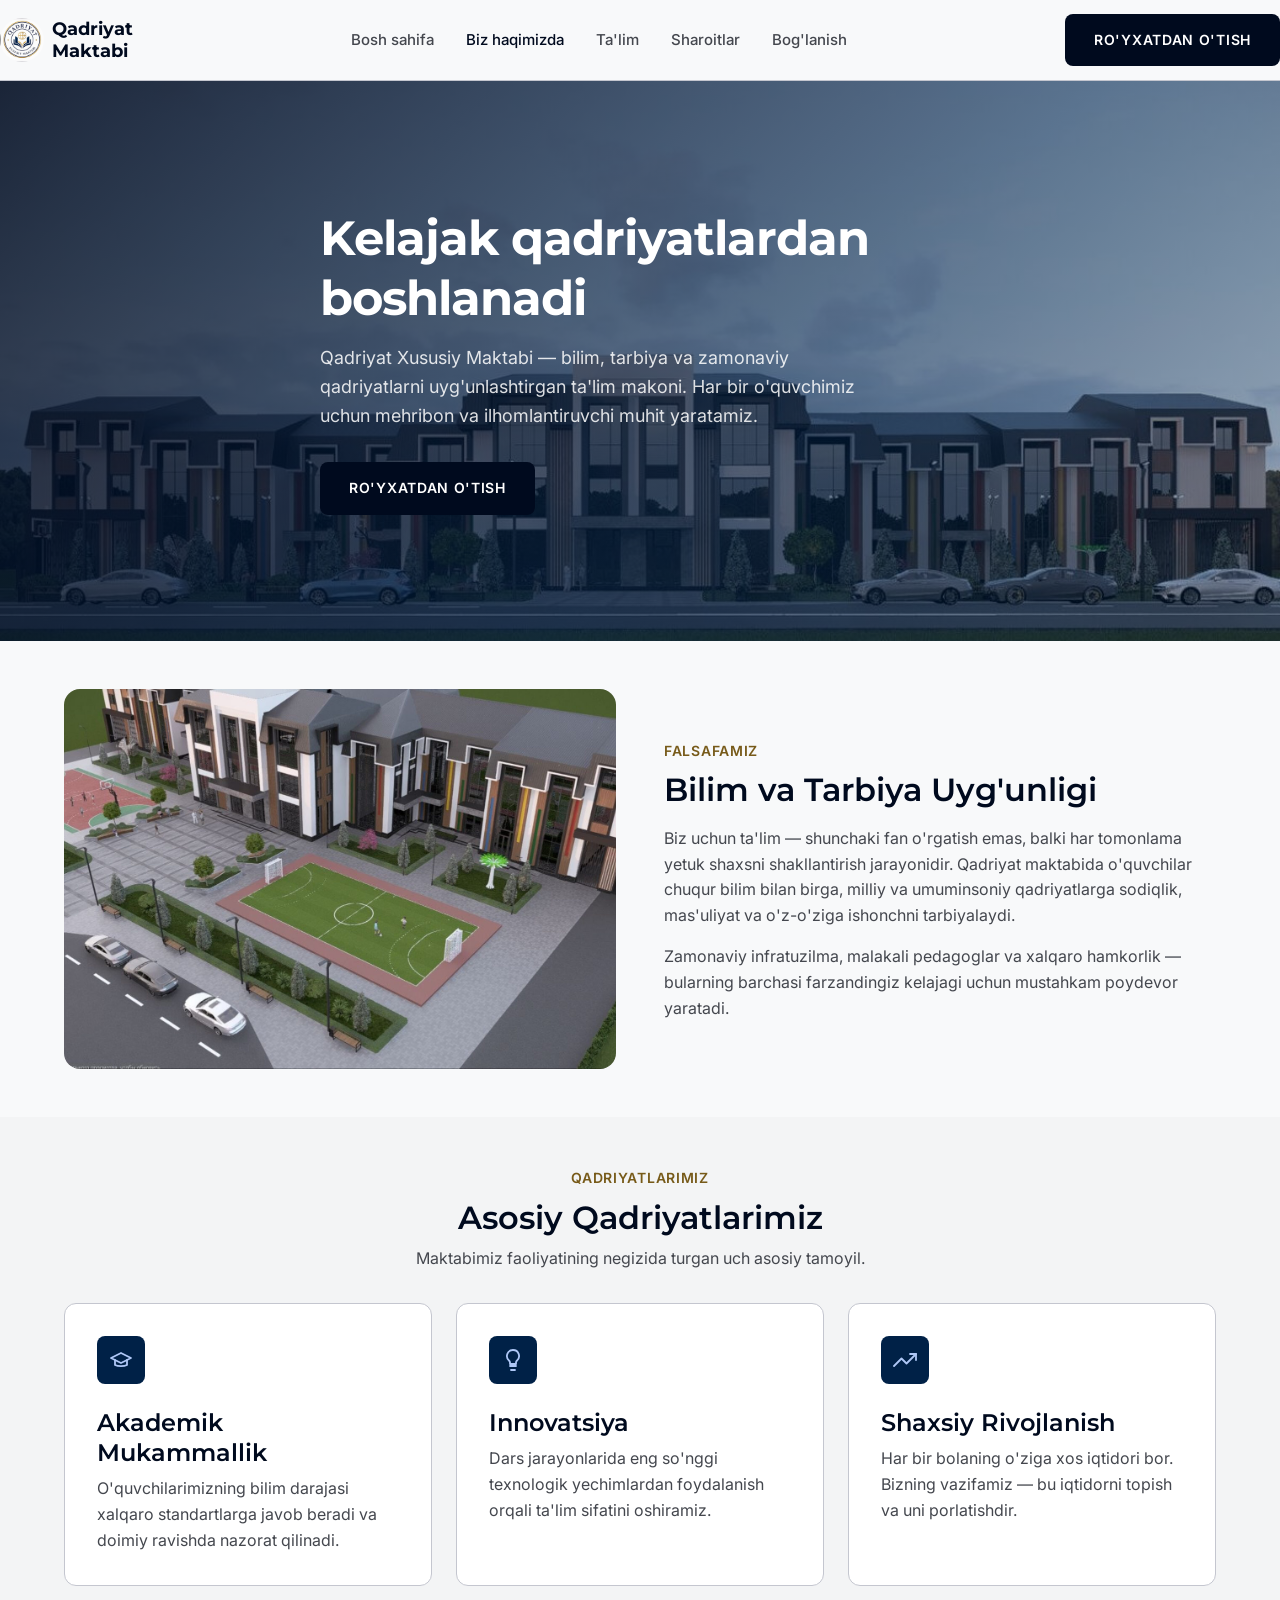
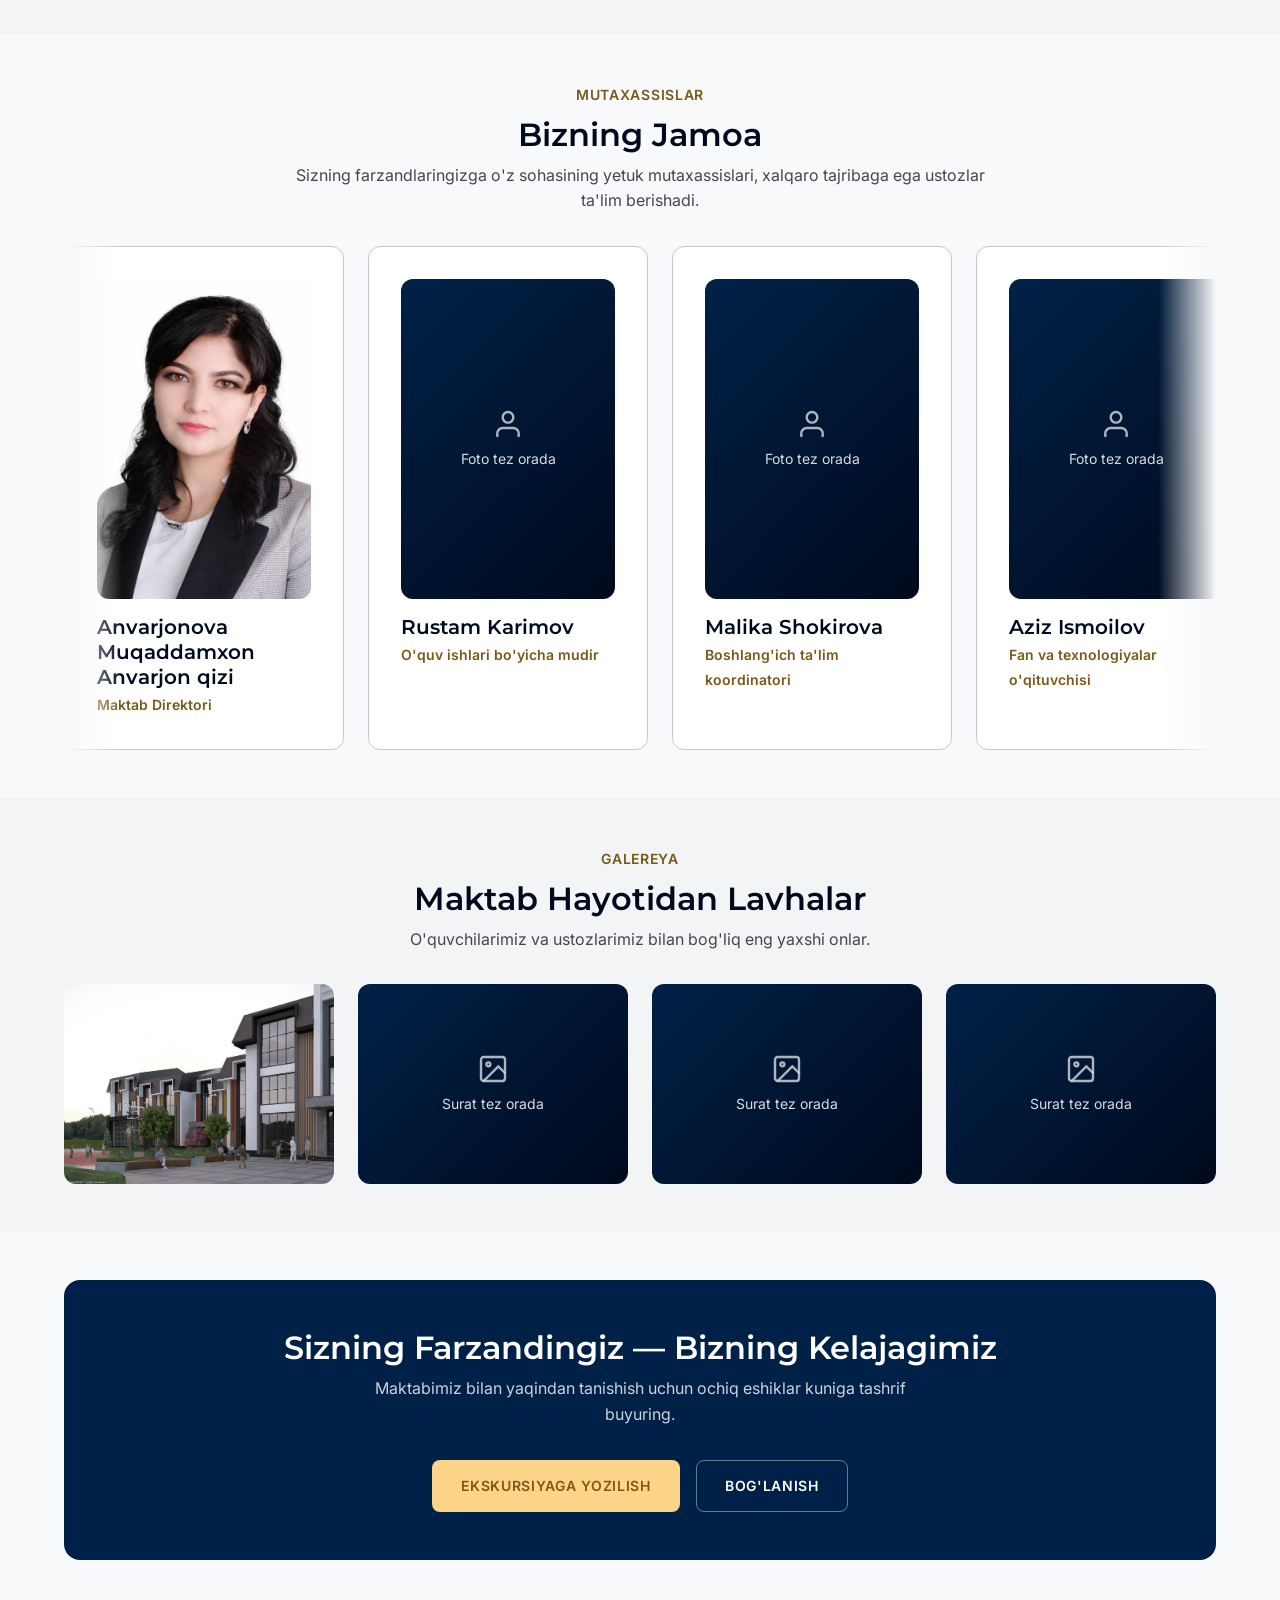
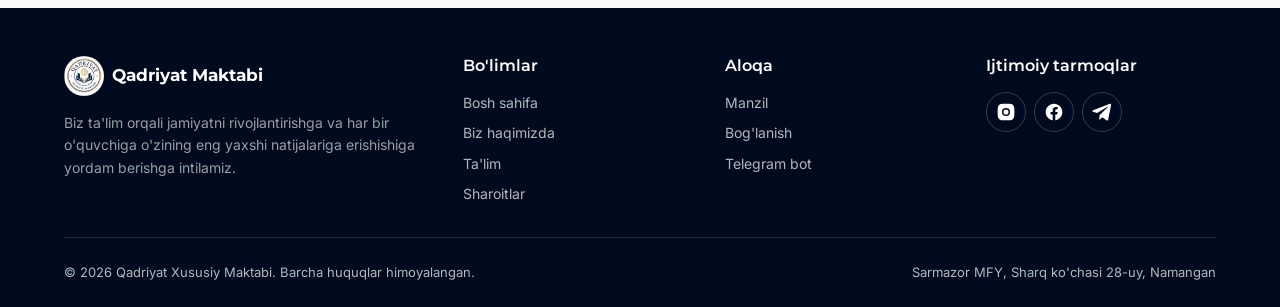
==== website/biz-haqimizda.html @ 5c01e61b "Update school photos, map location, founder bio and hero zoom effect - Replace hero/gallery building" ====
<!DOCTYPE html>
<html lang="uz">
<head>
  <meta charset="UTF-8">
  <meta name="viewport" content="width=device-width, initial-scale=1.0">
  <title>Biz haqimizda — Qadriyat Xususiy Maktabi</title>
  <meta name="description" content="Qadriyat Xususiy Maktabi haqida: qadriyatlarimiz, jamoamiz va maktab hayotidan lavhalar.">
  <link rel="icon" href="assets/img/logo.png" type="image/png">
  <link rel="preconnect" href="https://fonts.googleapis.com">
  <link href="https://fonts.googleapis.com/css2?family=Inter:wght@400;500;600;700&family=Montserrat:wght@600;700&display=swap" rel="stylesheet">
  <link rel="stylesheet" href="assets/css/style.css">
</head>
<body>
  <header class="site-header">
    <div class="container nav">
      <a href="index.html" class="nav-brand">
        <img src="assets/img/logo.png" alt="Qadriyat Maktabi logotipi">
        <span>Qadriyat<br>Maktabi</span>
      </a>
      <nav class="nav-links">
        <a href="index.html">Bosh sahifa</a>
        <a href="biz-haqimizda.html">Biz haqimizda</a>
        <a href="talim.html">Ta'lim</a>
        <a href="sharoitlar.html">Sharoitlar</a>
        <a href="index.html#contact">Bog'lanish</a>
      </nav>
      <div class="nav-actions">
        <a href="index.html#registration" class="btn btn-primary">Ro'yxatdan o'tish</a>
        <button class="nav-toggle" aria-label="Menyuni ochish">
          <span></span><span></span><span></span>
        </button>
      </div>
    </div>
  </header>

  <section class="hero" style="background-image: url('assets/img/bino-ichki.jpg');">
    <div class="container">
      <div class="hero-content">
        <h1>Kelajak qadriyatlardan boshlanadi</h1>
        <p>
          Qadriyat Xususiy Maktabi — bilim, tarbiya va zamonaviy qadriyatlarni
          uyg'unlashtirgan ta'lim makoni. Har bir o'quvchimiz uchun mehribon
          va ilhomlantiruvchi muhit yaratamiz.
        </p>
        <div class="hero-actions">
          <a href="index.html#registration" class="btn btn-primary">Ro'yxatdan o'tish</a>
        </div>
      </div>
    </div>
  </section>

  <section>
    <div class="container split">
      <img src="assets/img/hero-bino.jpg" alt="Qadriyat maktabi binosi">
      <div>
        <span class="label">Falsafamiz</span>
        <h2>Bilim va Tarbiya Uyg'unligi</h2>
        <p style="margin-top: var(--space-md);">
          Biz uchun ta'lim — shunchaki fan o'rgatish emas, balki har tomonlama
          yetuk shaxsni shakllantirish jarayonidir. Qadriyat maktabida o'quvchilar
          chuqur bilim bilan birga, milliy va umuminsoniy qadriyatlarga sodiqlik,
          mas'uliyat va o'z-o'ziga ishonchni tarbiyalaydi.
        </p>
        <p style="margin-top: var(--space-md);">
          Zamonaviy infratuzilma, malakali pedagoglar va xalqaro hamkorlik —
          bularning barchasi farzandingiz kelajagi uchun mustahkam poydevor yaratadi.
        </p>
      </div>
    </div>
  </section>

  <section class="section-alt">
    <div class="container">
      <div class="section-header">
        <span class="label">Qadriyatlarimiz</span>
        <h2>Asosiy Qadriyatlarimiz</h2>
        <p>Maktabimiz faoliyatining negizida turgan uch asosiy tamoyil.</p>
      </div>
      <div class="card-grid">
        <div class="card">
          <div class="card-icon">
            <svg viewBox="0 0 24 24" fill="none" stroke="currentColor" stroke-width="1.8" stroke-linecap="round" stroke-linejoin="round"><path d="M22 10 12 5 2 10l10 5 10-5Z"/><path d="M6 12v5c3 1.5 9 1.5 12 0v-5"/></svg>
          </div>
          <h3>Akademik Mukammallik</h3>
          <p>O'quvchilarimizning bilim darajasi xalqaro standartlarga javob beradi va doimiy ravishda nazorat qilinadi.</p>
        </div>
        <div class="card">
          <div class="card-icon">
            <svg viewBox="0 0 24 24" fill="none" stroke="currentColor" stroke-width="1.8" stroke-linecap="round" stroke-linejoin="round"><path d="M9 18h6"/><path d="M10 22h4"/><path d="M12 2a6 6 0 0 0-4 10.5c.6.5 1 1.3 1 2.1V16h6v-1.4c0-.8.4-1.6 1-2.1A6 6 0 0 0 12 2Z"/></svg>
          </div>
          <h3>Innovatsiya</h3>
          <p>Dars jarayonlarida eng so'nggi texnologik yechimlardan foydalanish orqali ta'lim sifatini oshiramiz.</p>
        </div>
        <div class="card">
          <div class="card-icon">
            <svg viewBox="0 0 24 24" fill="none" stroke="currentColor" stroke-width="1.8" stroke-linecap="round" stroke-linejoin="round"><polyline points="23 6 13.5 15.5 8.5 10.5 1 18"/><polyline points="17 6 23 6 23 12"/></svg>
          </div>
          <h3>Shaxsiy Rivojlanish</h3>
          <p>Har bir bolaning o'ziga xos iqtidori bor. Bizning vazifamiz — bu iqtidorni topish va uni porlatishdir.</p>
        </div>
      </div>
    </div>
  </section>

  <section>
    <div class="container">
      <div class="section-header">
        <span class="label">Mutaxassislar</span>
        <h2>Bizning Jamoa</h2>
        <p>Sizning farzandlaringizga o'z sohasining yetuk mutaxassislari, xalqaro tajribaga ega ustozlar ta'lim berishadi.</p>
      </div>
      <div class="team-carousel">
        <div class="team-track">
          <div class="card team-card">
            <img src="assets/img/direktor.jpg" alt="Anvarjonova Muqaddamxon Anvarjon qizi">
            <h4>Anvarjonova Muqaddamxon Anvarjon qizi</h4>
            <span class="role">Maktab Direktori</span>
          </div>
          <div class="card team-card">
            <div class="img-placeholder">
              <svg viewBox="0 0 24 24" fill="none" stroke="currentColor" stroke-width="1.8" stroke-linecap="round" stroke-linejoin="round"><path d="M20 21v-2a4 4 0 0 0-4-4H8a4 4 0 0 0-4 4v2"/><circle cx="12" cy="7" r="4"/></svg>
              <span>Foto tez orada</span>
            </div>
            <h4>Rustam Karimov</h4>
            <span class="role">O'quv ishlari bo'yicha mudir</span>
          </div>
          <div class="card team-card">
            <div class="img-placeholder">
              <svg viewBox="0 0 24 24" fill="none" stroke="currentColor" stroke-width="1.8" stroke-linecap="round" stroke-linejoin="round"><path d="M20 21v-2a4 4 0 0 0-4-4H8a4 4 0 0 0-4 4v2"/><circle cx="12" cy="7" r="4"/></svg>
              <span>Foto tez orada</span>
            </div>
            <h4>Malika Shokirova</h4>
            <span class="role">Boshlang'ich ta'lim koordinatori</span>
          </div>
          <div class="card team-card">
            <div class="img-placeholder">
              <svg viewBox="0 0 24 24" fill="none" stroke="currentColor" stroke-width="1.8" stroke-linecap="round" stroke-linejoin="round"><path d="M20 21v-2a4 4 0 0 0-4-4H8a4 4 0 0 0-4 4v2"/><circle cx="12" cy="7" r="4"/></svg>
              <span>Foto tez orada</span>
            </div>
            <h4>Aziz Ismoilov</h4>
            <span class="role">Fan va texnologiyalar o'qituvchisi</span>
          </div>
          <div class="card team-card" aria-hidden="true">
            <img src="assets/img/direktor.jpg" alt="">
            <h4>Anvarjonova Muqaddamxon Anvarjon qizi</h4>
            <span class="role">Maktab Direktori</span>
          </div>
          <div class="card team-card" aria-hidden="true">
            <div class="img-placeholder">
              <svg viewBox="0 0 24 24" fill="none" stroke="currentColor" stroke-width="1.8" stroke-linecap="round" stroke-linejoin="round"><path d="M20 21v-2a4 4 0 0 0-4-4H8a4 4 0 0 0-4 4v2"/><circle cx="12" cy="7" r="4"/></svg>
              <span>Foto tez orada</span>
            </div>
            <h4>Rustam Karimov</h4>
            <span class="role">O'quv ishlari bo'yicha mudir</span>
          </div>
          <div class="card team-card" aria-hidden="true">
            <div class="img-placeholder">
              <svg viewBox="0 0 24 24" fill="none" stroke="currentColor" stroke-width="1.8" stroke-linecap="round" stroke-linejoin="round"><path d="M20 21v-2a4 4 0 0 0-4-4H8a4 4 0 0 0-4 4v2"/><circle cx="12" cy="7" r="4"/></svg>
              <span>Foto tez orada</span>
            </div>
            <h4>Malika Shokirova</h4>
            <span class="role">Boshlang'ich ta'lim koordinatori</span>
          </div>
          <div class="card team-card" aria-hidden="true">
            <div class="img-placeholder">
              <svg viewBox="0 0 24 24" fill="none" stroke="currentColor" stroke-width="1.8" stroke-linecap="round" stroke-linejoin="round"><path d="M20 21v-2a4 4 0 0 0-4-4H8a4 4 0 0 0-4 4v2"/><circle cx="12" cy="7" r="4"/></svg>
              <span>Foto tez orada</span>
            </div>
            <h4>Aziz Ismoilov</h4>
            <span class="role">Fan va texnologiyalar o'qituvchisi</span>
          </div>
        </div>
      </div>
    </div>
  </section>

  <section class="section-alt">
    <div class="container">
      <div class="section-header">
        <span class="label">Galereya</span>
        <h2>Maktab Hayotidan Lavhalar</h2>
        <p>O'quvchilarimiz va ustozlarimiz bilan bog'liq eng yaxshi onlar.</p>
      </div>
      <div class="gallery-grid">
        <img src="assets/img/maktab-hayoti.jpg" alt="Maktab hayotidan lavha">
        <div class="img-placeholder">
          <svg viewBox="0 0 24 24" fill="none" stroke="currentColor" stroke-width="1.8" stroke-linecap="round" stroke-linejoin="round"><rect x="3" y="3" width="18" height="18" rx="2"/><circle cx="8.5" cy="8.5" r="1.5"/><path d="M21 15l-5-5L5 21"/></svg>
          <span>Surat tez orada</span>
        </div>
        <div class="img-placeholder">
          <svg viewBox="0 0 24 24" fill="none" stroke="currentColor" stroke-width="1.8" stroke-linecap="round" stroke-linejoin="round"><rect x="3" y="3" width="18" height="18" rx="2"/><circle cx="8.5" cy="8.5" r="1.5"/><path d="M21 15l-5-5L5 21"/></svg>
          <span>Surat tez orada</span>
        </div>
        <div class="img-placeholder">
          <svg viewBox="0 0 24 24" fill="none" stroke="currentColor" stroke-width="1.8" stroke-linecap="round" stroke-linejoin="round"><rect x="3" y="3" width="18" height="18" rx="2"/><circle cx="8.5" cy="8.5" r="1.5"/><path d="M21 15l-5-5L5 21"/></svg>
          <span>Surat tez orada</span>
        </div>
      </div>
    </div>
  </section>

  <section>
    <div class="container">
      <div class="cta-banner">
        <h2>Sizning Farzandingiz — Bizning Kelajagimiz</h2>
        <p>Maktabimiz bilan yaqindan tanishish uchun ochiq eshiklar kuniga tashrif buyuring.</p>
        <div class="hero-actions">
          <a href="index.html#registration" class="btn btn-secondary">Ekskursiyaga yozilish</a>
          <a href="index.html#contact" class="btn btn-ghost-light">Bog'lanish</a>
        </div>
      </div>
    </div>
  </section>

  <footer class="site-footer">
    <div class="container">
      <div class="footer-grid">
        <div>
          <div class="footer-brand">
            <img src="assets/img/logo.png" alt="Qadriyat Maktabi logotipi">
            <span>Qadriyat Maktabi</span>
          </div>
          <p style="color: rgba(255,255,255,0.6); font-size: 14px;">
            Biz ta'lim orqali jamiyatni rivojlantirishga va har bir o'quvchiga
            o'zining eng yaxshi natijalariga erishishiga yordam berishga intilamiz.
          </p>
        </div>
        <div>
          <h4>Bo'limlar</h4>
          <div class="footer-links">
            <a href="index.html">Bosh sahifa</a>
            <a href="biz-haqimizda.html">Biz haqimizda</a>
            <a href="talim.html">Ta'lim</a>
            <a href="sharoitlar.html">Sharoitlar</a>
          </div>
        </div>
        <div>
          <h4>Aloqa</h4>
          <div class="footer-links">
            <a href="https://maps.app.goo.gl/ihZaUE6aaKNv6W9R7" target="_blank" rel="noopener">Manzil</a>
            <a href="index.html#contact">Bog'lanish</a>
            <a href="https://t.me/qadiryat_school_qabulbot" target="_blank" rel="noopener">Telegram bot</a>
          </div>
        </div>
        <div>
          <h4>Ijtimoiy tarmoqlar</h4>
          <div class="social-icons">
            <a href="#" aria-label="Instagram" target="_blank" rel="noopener">
              <svg viewBox="0 0 24 24"><path d="M12 2c2.717 0 3.056.01 4.122.06 1.065.05 1.79.217 2.428.465.66.254 1.216.598 1.772 1.153a4.908 4.908 0 0 1 1.153 1.772c.247.637.415 1.363.465 2.428.047 1.066.06 1.405.06 4.122 0 2.717-.01 3.056-.06 4.122-.05 1.065-.218 1.79-.465 2.428a4.883 4.883 0 0 1-1.153 1.772 4.915 4.915 0 0 1-1.772 1.153c-.637.247-1.363.415-2.428.465-1.066.047-1.405.06-4.122.06-2.717 0-3.056-.01-4.122-.06-1.065-.05-1.79-.218-2.428-.465a4.89 4.89 0 0 1-1.772-1.153 4.904 4.904 0 0 1-1.153-1.772c-.248-.637-.415-1.363-.465-2.428C2.013 15.056 2 14.717 2 12c0-2.717.01-3.056.06-4.122.05-1.066.217-1.79.465-2.428a4.88 4.88 0 0 1 1.153-1.772A4.897 4.897 0 0 1 5.45 2.525c.638-.248 1.362-.415 2.428-.465C8.944 2.013 9.283 2 12 2zm0 5.135a4.865 4.865 0 1 0 0 9.73 4.865 4.865 0 0 0 0-9.73zm0 1.802a3.063 3.063 0 1 1 0 6.126 3.063 3.063 0 0 1 0-6.126zm6.538-2.002a1.2 1.2 0 1 1-2.4 0 1.2 1.2 0 0 1 2.4 0z"/></svg>
            </a>
            <a href="#" aria-label="Facebook" target="_blank" rel="noopener">
              <svg viewBox="0 0 24 24"><path d="M22 12.06C22 6.505 17.523 2 12 2S2 6.505 2 12.06c0 5.018 3.657 9.184 8.438 9.94v-7.03H7.898v-2.91h2.54V9.845c0-2.507 1.493-3.89 3.776-3.89 1.094 0 2.238.195 2.238.195v2.46h-1.26c-1.243 0-1.63.773-1.63 1.564v1.876h2.773l-.443 2.91h-2.33V22c4.78-.756 8.438-4.922 8.438-9.94z"/></svg>
            </a>
            <a href="https://t.me/qadriyat_xususiy_maktab" aria-label="Telegram" target="_blank" rel="noopener">
              <svg viewBox="0 0 24 24"><path d="M9.04 15.83l-.378 5.327c.54 0 .773-.232 1.053-.512l2.527-2.421 5.24 3.817c.96.53 1.644.252 1.89-.89L22.91 3.84c.345-1.43-.516-2.005-1.45-1.66L1.36 10.02c-1.39.54-1.37 1.31-.235 1.66l5.13 1.602L18.4 5.83c.567-.37 1.084-.165.658.205z"/></svg>
            </a>
          </div>
        </div>
      </div>
      <div class="footer-bottom">
        <span>&copy; 2026 Qadriyat Xususiy Maktabi. Barcha huquqlar himoyalangan.</span>
        <span>Sarmazor MFY, Sharq ko'chasi 28-uy, Namangan</span>
      </div>
    </div>
  </footer>

  <script src="assets/js/main.js"></script>
</body>
</html>
---- website/assets/css/style.css ----
/* ===== Design tokens (academic_distinction/DESIGN.md) ===== */
:root {
  --color-surface: #f8f9fa;
  --color-surface-container-lowest: #ffffff;
  --color-surface-container-low: #f3f4f5;
  --color-surface-container: #edeeef;
  --color-surface-container-high: #e7e8e9;
  --color-on-surface: #191c1d;
  --color-on-surface-variant: #44474e;
  --color-outline: #74777f;
  --color-outline-variant: #c4c6cf;

  --color-primary: #000a1e;
  --color-on-primary: #ffffff;
  --color-primary-container: #002147;
  --color-on-primary-container: #aec7f6;

  --color-secondary: #775a19;
  --color-on-secondary: #ffffff;
  --color-secondary-container: #fed488;
  --color-on-secondary-container: #785a1a;

  --color-background: #f8f9fa;
  --color-on-background: #191c1d;

  --font-heading: "Montserrat", sans-serif;
  --font-body: "Inter", sans-serif;

  --radius-sm: 0.25rem;
  --radius: 0.5rem;
  --radius-md: 0.75rem;
  --radius-lg: 1rem;
  --radius-xl: 1.5rem;
  --radius-full: 9999px;

  --space-xs: 4px;
  --space-sm: 8px;
  --space-md: 16px;
  --space-lg: 24px;
  --space-xl: 32px;
  --space-xxl: 48px;
  --gutter: 24px;
  --margin-desktop: 64px;
  --margin-mobile: 16px;

  --container-max: 1280px;
  --shadow-ambient: 0 12px 32px rgba(0, 33, 71, 0.08);
}

/* ===== Reset / base ===== */
* {
  margin: 0;
  padding: 0;
  box-sizing: border-box;
}

html {
  scroll-behavior: smooth;
}

body {
  font-family: var(--font-body);
  font-size: 16px;
  line-height: 1.6;
  color: var(--color-on-surface);
  background: var(--color-background);
}

img {
  max-width: 100%;
  display: block;
}

a {
  color: inherit;
  text-decoration: none;
}

ul {
  list-style: none;
}

h1, h2, h3, h4 {
  font-family: var(--font-heading);
  font-weight: 700;
  line-height: 1.25;
  color: var(--color-primary);
}

h1 { font-size: 48px; letter-spacing: -0.02em; }
h2 { font-size: 32px; font-weight: 600; }
h3 { font-size: 24px; font-weight: 600; }
h4 { font-size: 20px; font-weight: 600; }

p { color: var(--color-on-surface-variant); }

.container {
  max-width: var(--container-max);
  margin: 0 auto;
  padding: 0 var(--margin-desktop);
}

@media (max-width: 1024px) {
  .container { padding: 0 32px; }
}

@media (max-width: 640px) {
  .container { padding: 0 var(--margin-mobile); }
  h1 { font-size: 32px; }
  h2 { font-size: 28px; }
}

section {
  padding: var(--space-xxl) 0;
}

.section-header {
  text-align: center;
  max-width: 720px;
  margin: 0 auto var(--space-xl);
}

.section-header p {
  margin-top: var(--space-sm);
}

.label {
  display: inline-block;
  font-family: var(--font-body);
  font-size: 14px;
  font-weight: 600;
  letter-spacing: 0.05em;
  text-transform: uppercase;
  color: var(--color-secondary);
  margin-bottom: var(--space-sm);
}

/* ===== Buttons ===== */
.btn {
  display: inline-flex;
  align-items: center;
  justify-content: center;
  gap: var(--space-sm);
  padding: 14px 28px;
  border-radius: var(--radius);
  font-family: var(--font-body);
  font-size: 14px;
  font-weight: 600;
  letter-spacing: 0.05em;
  text-transform: uppercase;
  border: 1px solid transparent;
  cursor: pointer;
  transition: transform 0.15s ease, box-shadow 0.15s ease, background-color 0.15s ease;
  white-space: nowrap;
}

.btn:hover {
  transform: translateY(-1px);
}

.btn-primary {
  background: var(--color-primary);
  color: var(--color-on-primary);
}

.btn-primary:hover {
  background: var(--color-primary-container);
  box-shadow: var(--shadow-ambient);
}

.btn-secondary {
  background: var(--color-secondary-container);
  color: var(--color-on-secondary-container);
}

.btn-secondary:hover {
  box-shadow: var(--shadow-ambient);
}

.btn-ghost {
  background: transparent;
  color: var(--color-primary);
  border-color: var(--color-primary);
}

.btn-ghost:hover {
  background: var(--color-surface-container);
}

.btn-ghost-light {
  background: transparent;
  color: var(--color-on-primary);
  border-color: rgba(255, 255, 255, 0.4);
}

.btn-ghost-light:hover {
  background: rgba(255, 255, 255, 0.1);
}

.btn-block {
  width: 100%;
}

/* ===== Header / Nav ===== */
.site-header {
  position: sticky;
  top: 0;
  z-index: 100;
  background: var(--color-surface);
  border-bottom: 1px solid var(--color-outline-variant);
}

.nav {
  display: flex;
  align-items: center;
  justify-content: space-between;
  gap: var(--space-lg);
  padding: 14px 0;
}

.nav-brand {
  display: flex;
  align-items: center;
  gap: var(--space-sm);
}

.nav-brand img {
  width: 44px;
  height: 44px;
  border-radius: var(--radius-full);
}

.nav-brand span {
  font-family: var(--font-heading);
  font-weight: 700;
  font-size: 18px;
  line-height: 1.25;
  color: var(--color-primary);
}

.nav-links {
  display: flex;
  align-items: center;
  gap: var(--space-xl);
}

.nav-links a {
  font-size: 15px;
  font-weight: 500;
  color: var(--color-on-surface-variant);
  transition: color 0.15s ease;
}

.nav-links a:hover,
.nav-links a.active {
  color: var(--color-primary);
}

.nav-actions {
  display: flex;
  align-items: center;
  gap: var(--space-md);
}

.nav-toggle {
  display: none;
  background: none;
  border: none;
  cursor: pointer;
  padding: 4px;
}

.nav-toggle span {
  display: block;
  width: 24px;
  height: 2px;
  background: var(--color-primary);
  margin: 5px 0;
  transition: transform 0.2s ease, opacity 0.2s ease;
}

@media (max-width: 900px) {
  .nav-toggle { display: block; }

  .nav-links {
    position: absolute;
    top: 100%;
    left: 0;
    right: 0;
    flex-direction: column;
    align-items: flex-start;
    gap: var(--space-md);
    background: var(--color-surface);
    border-bottom: 1px solid var(--color-outline-variant);
    padding: var(--space-md) var(--margin-mobile) var(--space-lg);
    transform: translateY(-8px);
    opacity: 0;
    visibility: hidden;
    transition: opacity 0.2s ease, transform 0.2s ease, visibility 0.2s ease;
  }

  .nav-links.open {
    opacity: 1;
    visibility: visible;
    transform: translateY(0);
  }

  .nav-actions .btn-primary {
    padding: 10px 18px;
    font-size: 12px;
  }
}

/* ===== Hero ===== */
.hero {
  position: relative;
  display: flex;
  align-items: center;
  min-height: 560px;
  overflow: hidden;
  color: var(--color-on-primary);
  background-size: cover;
  background-position: center;
}

.hero::after {
  content: "";
  position: absolute;
  inset: 0;
  z-index: 0;
  background-image: inherit;
  background-size: cover;
  background-position: center;
  animation: hero-zoom 24s ease-in-out infinite alternate;
}

.hero::before {
  content: "";
  position: absolute;
  inset: 0;
  z-index: 1;
  background: linear-gradient(135deg, rgba(0, 10, 30, 0.88) 0%, rgba(0, 33, 71, 0.6) 60%, rgba(0, 33, 71, 0.35) 100%);
}

.hero .container {
  position: relative;
  z-index: 2;
}

@keyframes hero-zoom {
  from { transform: scale(1); }
  to { transform: scale(1.12); }
}

@media (prefers-reduced-motion: reduce) {
  .hero::after { animation: none; }
}

.hero-content {
  max-width: 640px;
}

.hero h1 {
  color: var(--color-on-primary);
  margin-bottom: var(--space-md);
}

.hero p {
  color: rgba(255, 255, 255, 0.85);
  font-size: 18px;
  margin-bottom: var(--space-xl);
  max-width: 540px;
}

.hero-actions {
  display: flex;
  gap: var(--space-md);
  flex-wrap: wrap;
}

@media (max-width: 640px) {
  .hero { min-height: 440px; padding: var(--space-xl) 0; }
}

/* ===== Cards ===== */
.card-grid {
  display: grid;
  grid-template-columns: repeat(3, 1fr);
  gap: var(--gutter);
}

@media (max-width: 1024px) {
  .card-grid { grid-template-columns: repeat(2, 1fr); }
}

@media (max-width: 640px) {
  .card-grid { grid-template-columns: 1fr; }
}

.card {
  background: var(--color-surface-container-lowest);
  border: 1px solid var(--color-outline-variant);
  border-radius: var(--radius-md);
  padding: var(--space-xl);
  transition: box-shadow 0.2s ease, transform 0.2s ease;
}

.card:hover {
  box-shadow: var(--shadow-ambient);
  transform: translateY(-2px);
}

.card-icon {
  width: 48px;
  height: 48px;
  border-radius: var(--radius);
  background: var(--color-primary-container);
  color: var(--color-on-primary-container);
  display: flex;
  align-items: center;
  justify-content: center;
  margin-bottom: var(--space-lg);
}

.card-icon svg {
  width: 24px;
  height: 24px;
}

.card h3 {
  margin-bottom: var(--space-sm);
}

/* ===== Split CTA (navy + gold) ===== */
.split-cta {
  display: grid;
  grid-template-columns: 1fr 1fr;
  border-radius: var(--radius-lg);
  overflow: hidden;
}

.split-cta > div {
  padding: var(--space-xxl) var(--space-xl);
}

.split-cta .panel-navy {
  background: var(--color-primary-container);
  color: var(--color-on-primary);
}

.split-cta .panel-navy h3 {
  color: var(--color-on-primary);
}

.split-cta .panel-gold {
  background: var(--color-secondary);
  color: var(--color-on-secondary);
}

.split-cta .panel-gold h3,
.split-cta .panel-gold .price {
  color: var(--color-on-secondary);
}

.split-cta .price {
  font-family: var(--font-heading);
  font-size: 40px;
  font-weight: 700;
  margin: var(--space-sm) 0 var(--space-md);
}

.split-cta .price span {
  font-size: 18px;
  font-weight: 500;
}

.fact-list {
  display: flex;
  flex-direction: column;
  gap: var(--space-md);
  margin: var(--space-lg) 0;
}

.fact-list li {
  display: flex;
  align-items: center;
  gap: var(--space-sm);
  font-size: 15px;
}

.fact-list .fact-label {
  opacity: 0.7;
  font-size: 13px;
  display: block;
}

@media (max-width: 768px) {
  .split-cta { grid-template-columns: 1fr; }
}

/* ===== Testimonial ===== */
.testimonial {
  display: grid;
  grid-template-columns: 280px 1fr;
  gap: var(--space-xxl);
  align-items: center;
}

.testimonial img {
  border-radius: var(--radius-lg);
  width: 100%;
  height: 320px;
  object-fit: cover;
  object-position: top center;
}

.testimonial .quote-mark {
  font-family: var(--font-heading);
  font-size: 64px;
  color: var(--color-secondary-container);
  line-height: 1;
}

.testimonial blockquote {
  font-family: var(--font-heading);
  font-size: 22px;
  font-weight: 500;
  color: var(--color-on-surface);
  margin: var(--space-md) 0 var(--space-lg);
}

.testimonial cite {
  display: block;
  font-style: normal;
  font-weight: 700;
  color: var(--color-primary);
}

.testimonial .role {
  display: block;
  font-size: 14px;
  color: var(--color-on-surface-variant);
}

.founder-bio {
  margin-top: var(--space-md);
  font-size: 14px;
  line-height: 1.7;
  color: var(--color-on-surface-variant);
}

.founder-motto {
  margin-top: var(--space-md);
  font-family: var(--font-heading);
  font-size: 18px;
  font-weight: 700;
  color: var(--color-primary);
}

@media (max-width: 768px) {
  .testimonial { grid-template-columns: 1fr; }
  .testimonial img { height: 380px; }
}

/* ===== Registration form ===== */
.reg-section {
  background: var(--color-surface-container);
}

.reg-card {
  max-width: 720px;
  margin: 0 auto;
  background: var(--color-surface-container-lowest);
  border-radius: var(--radius-lg);
  padding: var(--space-xxl);
  box-shadow: var(--shadow-ambient);
}

.reg-card h2 {
  text-align: center;
  margin-bottom: var(--space-xs);
}

.reg-card > p {
  text-align: center;
  margin-bottom: var(--space-xl);
}

.form-grid {
  display: grid;
  grid-template-columns: 1fr 1fr;
  gap: var(--space-lg);
  margin-bottom: var(--space-lg);
}

@media (max-width: 640px) {
  .form-grid { grid-template-columns: 1fr; }
  .reg-card { padding: var(--space-xl) var(--space-lg); }
}

.field label {
  display: block;
  font-size: 14px;
  font-weight: 600;
  letter-spacing: 0.02em;
  margin-bottom: var(--space-xs);
  color: var(--color-on-surface);
}

.field input,
.field select {
  width: 100%;
  padding: 12px 14px;
  border: 1px solid var(--color-outline-variant);
  border-radius: var(--radius);
  font-family: var(--font-body);
  font-size: 15px;
  background: var(--color-surface-container-lowest);
  color: var(--color-on-surface);
  transition: border-color 0.15s ease;
}

.field input:focus,
.field select:focus {
  outline: none;
  border-color: var(--color-primary);
  border-width: 2px;
  padding: 11px 13px;
}

.field-error {
  color: #ba1a1a;
  font-size: 13px;
  margin-top: var(--space-xs);
  min-height: 18px;
}

.form-message {
  margin-top: var(--space-md);
  padding: 12px 16px;
  border-radius: var(--radius);
  font-size: 14px;
  text-align: center;
  display: none;
}

.form-message.success {
  display: block;
  background: #e6f4ea;
  color: #1e4620;
}

.form-message.error {
  display: block;
  background: #ffdad6;
  color: #93000a;
}

/* ===== Contact section ===== */
.contact-grid {
  display: grid;
  grid-template-columns: 1fr 1.4fr;
  gap: var(--space-xxl);
  align-items: stretch;
}

.contact-info h4 {
  margin-bottom: var(--space-sm);
}

.contact-info .phones {
  margin-bottom: var(--space-lg);
}

.contact-info .phones a {
  display: block;
  font-size: 18px;
  font-weight: 600;
  color: var(--color-on-surface);
  margin-bottom: var(--space-xs);
}

.contact-info .icon-row {
  display: flex;
  align-items: flex-start;
  gap: var(--space-md);
  margin-bottom: var(--space-xl);
}

.contact-info .icon-row .card-icon {
  margin-bottom: 0;
  flex-shrink: 0;
}

.map-frame {
  border-radius: var(--radius-lg);
  overflow: hidden;
  border: 1px solid var(--color-outline-variant);
  min-height: 320px;
}

.map-frame iframe {
  width: 100%;
  height: 100%;
  min-height: 320px;
  border: 0;
  display: block;
}

@media (max-width: 768px) {
  .contact-grid { grid-template-columns: 1fr; }
}

/* ===== Footer ===== */
.site-footer {
  background: var(--color-primary);
  color: rgba(255, 255, 255, 0.7);
  padding: var(--space-xxl) 0 var(--space-lg);
}

.footer-grid {
  display: grid;
  grid-template-columns: 1.6fr 1fr 1fr 1fr;
  gap: var(--space-xl);
  padding-bottom: var(--space-xl);
}

.footer-grid h4 {
  color: var(--color-on-primary);
  margin-bottom: var(--space-md);
  font-size: 16px;
}

.footer-brand {
  display: flex;
  align-items: center;
  gap: var(--space-sm);
  margin-bottom: var(--space-md);
}

.footer-brand img {
  width: 40px;
  height: 40px;
  border-radius: var(--radius-full);
}

.footer-brand span {
  font-family: var(--font-heading);
  font-weight: 700;
  color: var(--color-on-primary);
  font-size: 17px;
}

.footer-links {
  display: flex;
  flex-direction: column;
  gap: var(--space-sm);
}

.footer-links a {
  font-size: 14px;
  transition: color 0.15s ease;
}

.footer-links a:hover {
  color: var(--color-on-primary);
}

.social-icons {
  display: flex;
  gap: var(--space-sm);
}

.social-icons a {
  width: 40px;
  height: 40px;
  border-radius: var(--radius-full);
  border: 1px solid rgba(255, 255, 255, 0.2);
  display: flex;
  align-items: center;
  justify-content: center;
  transition: background-color 0.15s ease, border-color 0.15s ease;
}

.social-icons a:hover {
  background: rgba(255, 255, 255, 0.1);
  border-color: rgba(255, 255, 255, 0.4);
}

.social-icons svg {
  width: 20px;
  height: 20px;
  fill: var(--color-on-primary);
}

.footer-bottom {
  border-top: 1px solid rgba(255, 255, 255, 0.12);
  padding-top: var(--space-lg);
  display: flex;
  justify-content: space-between;
  align-items: center;
  font-size: 13px;
  flex-wrap: wrap;
  gap: var(--space-md);
}

@media (max-width: 900px) {
  .footer-grid { grid-template-columns: 1fr 1fr; }
}

@media (max-width: 640px) {
  .footer-grid { grid-template-columns: 1fr; }
  .footer-bottom { flex-direction: column; align-items: flex-start; }
}

.badge {
  display: inline-block;
  background: var(--color-secondary-container);
  color: var(--color-on-secondary-container);
  font-size: 12px;
  font-weight: 600;
  padding: 4px 10px;
  border-radius: var(--radius-full);
  margin-bottom: var(--space-sm);
}

/* ===== Generic image placeholder ===== */
.img-placeholder {
  display: flex;
  flex-direction: column;
  align-items: center;
  justify-content: center;
  gap: var(--space-sm);
  background: linear-gradient(135deg, var(--color-primary-container), var(--color-primary));
  color: rgba(255, 255, 255, 0.85);
  border-radius: var(--radius-md);
  min-height: 200px;
  text-align: center;
  font-size: 14px;
  padding: var(--space-md);
}

.img-placeholder svg {
  width: 32px;
  height: 32px;
  opacity: 0.8;
}

.team-card img,
.team-card .img-placeholder {
  width: 100%;
  height: 320px;
  object-fit: cover;
  border-radius: var(--radius-md);
  margin-bottom: var(--space-md);
}

.team-card h4 {
  margin-bottom: 2px;
}

.team-card .role {
  font-size: 14px;
  color: var(--color-secondary);
  font-weight: 600;
}

/* ===== Team carousel (auto-scrolling) ===== */
.team-carousel {
  overflow: hidden;
  -webkit-mask-image: linear-gradient(to right, transparent, black 5%, black 95%, transparent);
  mask-image: linear-gradient(to right, transparent, black 5%, black 95%, transparent);
}

.team-track {
  display: flex;
  width: max-content;
  gap: var(--gutter);
  animation: team-scroll 36s linear infinite;
}

.team-carousel:hover .team-track {
  animation-play-state: paused;
}

.team-track .team-card {
  flex: 0 0 280px;
}

@keyframes team-scroll {
  from { transform: translateX(0); }
  to { transform: translateX(calc(-50% - var(--gutter) / 2)); }
}

@media (max-width: 640px) {
  .team-track .team-card { flex-basis: 220px; }
  .team-card img,
  .team-card .img-placeholder { height: 260px; }
}

@media (prefers-reduced-motion: reduce) {
  .team-track { animation: none; }
}

.gallery-grid {
  display: grid;
  grid-template-columns: repeat(4, 1fr);
  gap: var(--gutter);
}

.gallery-grid .img-placeholder,
.gallery-grid img {
  height: 200px;
  object-fit: cover;
  width: 100%;
  border-radius: var(--radius-md);
}

@media (max-width: 1024px) {
  .gallery-grid { grid-template-columns: repeat(2, 1fr); }
}

/* ===== Section variants ===== */
.section-alt {
  background: var(--color-surface-container-low);
}

.split {
  display: grid;
  grid-template-columns: 1fr 1fr;
  gap: var(--space-xxl);
  align-items: center;
}

.split img,
.split .img-placeholder {
  border-radius: var(--radius-lg);
  width: 100%;
  height: 380px;
  object-fit: cover;
}

@media (max-width: 768px) {
  .split { grid-template-columns: 1fr; }
  .split img, .split .img-placeholder { height: 260px; }
}

.check-list {
  display: flex;
  flex-direction: column;
  gap: var(--space-md);
  margin-top: var(--space-lg);
}

.check-list li {
  display: flex;
  align-items: flex-start;
  gap: var(--space-md);
}

.check-list li svg {
  width: 22px;
  height: 22px;
  flex-shrink: 0;
  color: var(--color-secondary);
  margin-top: 2px;
}

.check-list li strong {
  display: block;
  color: var(--color-on-surface);
}

.check-list li span {
  color: var(--color-on-surface-variant);
  font-size: 14px;
}

/* ===== Final CTA banner ===== */
.cta-banner {
  background: var(--color-primary-container);
  color: var(--color-on-primary);
  text-align: center;
  border-radius: var(--radius-lg);
  padding: var(--space-xxl) var(--space-xl);
}

.cta-banner h2 {
  color: var(--color-on-primary);
  margin-bottom: var(--space-sm);
}

.cta-banner p {
  color: rgba(255, 255, 255, 0.8);
  max-width: 600px;
  margin: 0 auto var(--space-xl);
}

.cta-banner .hero-actions {
  justify-content: center;
}
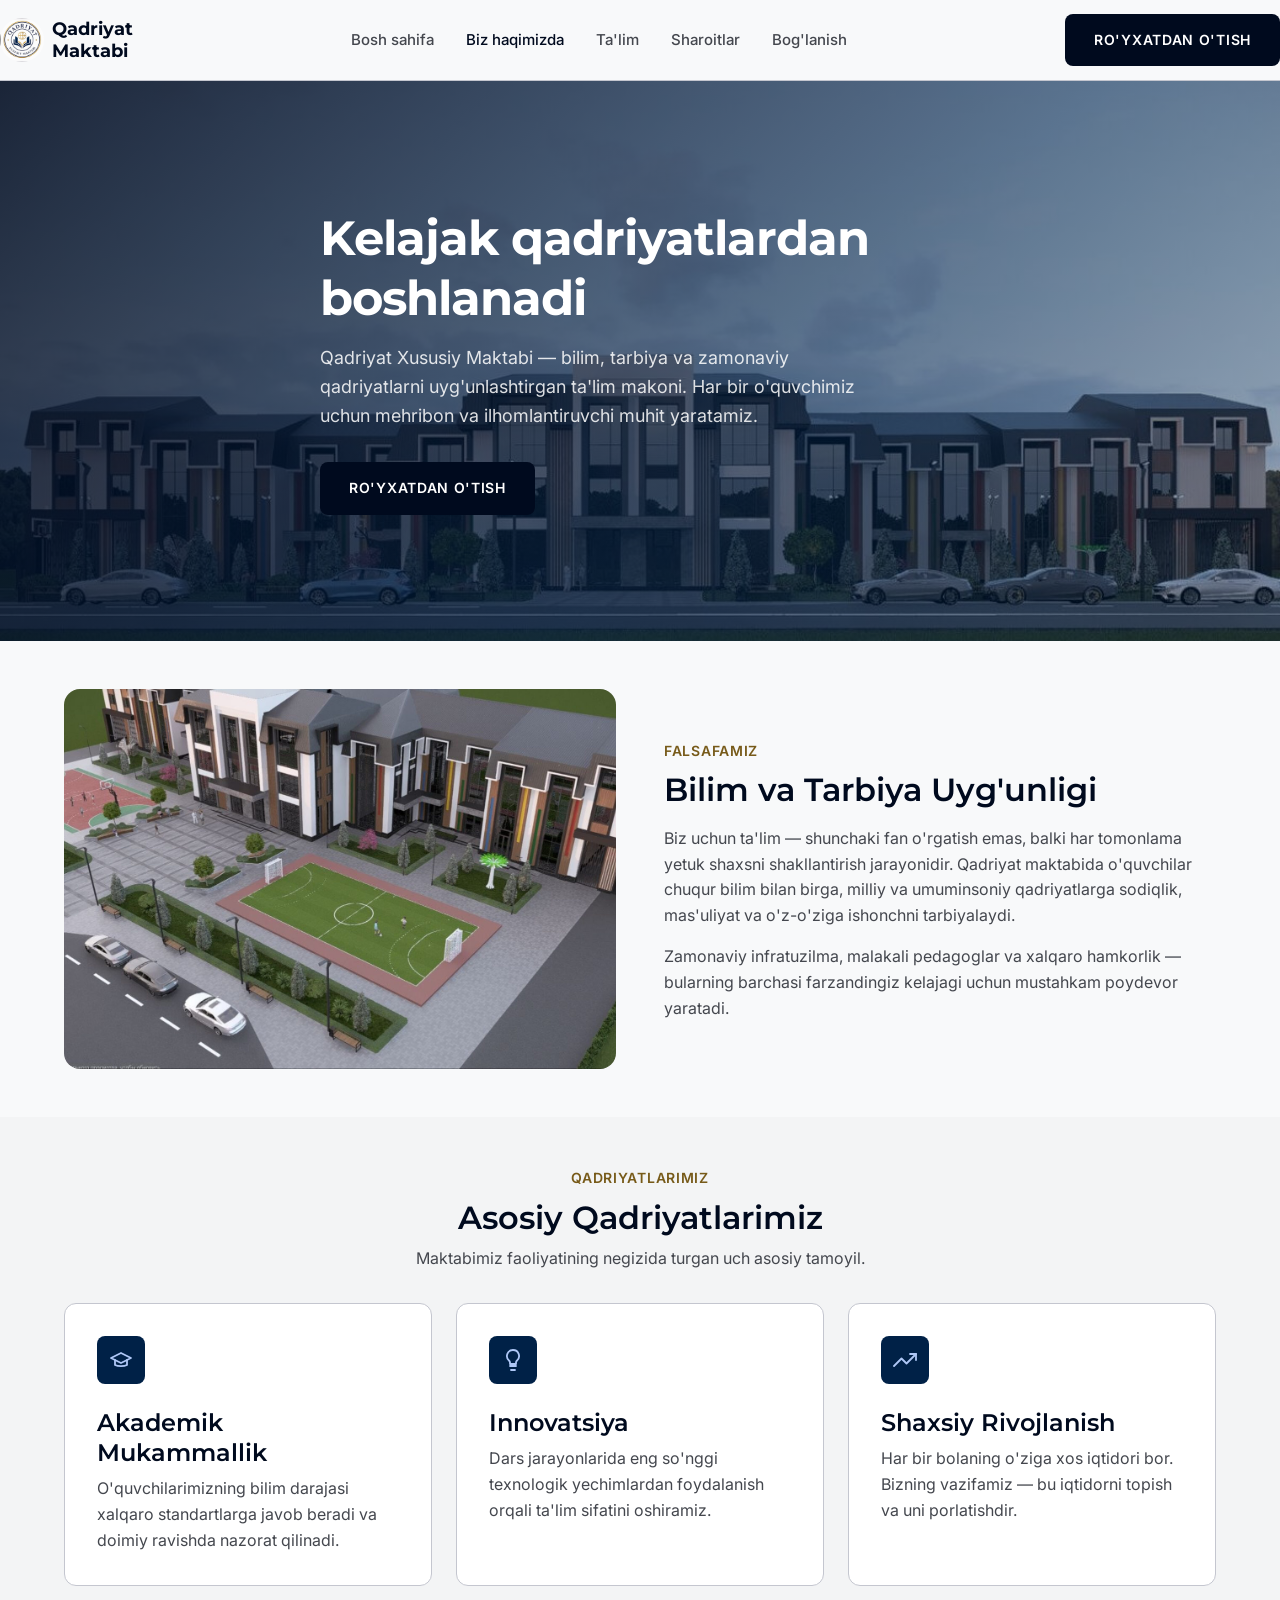
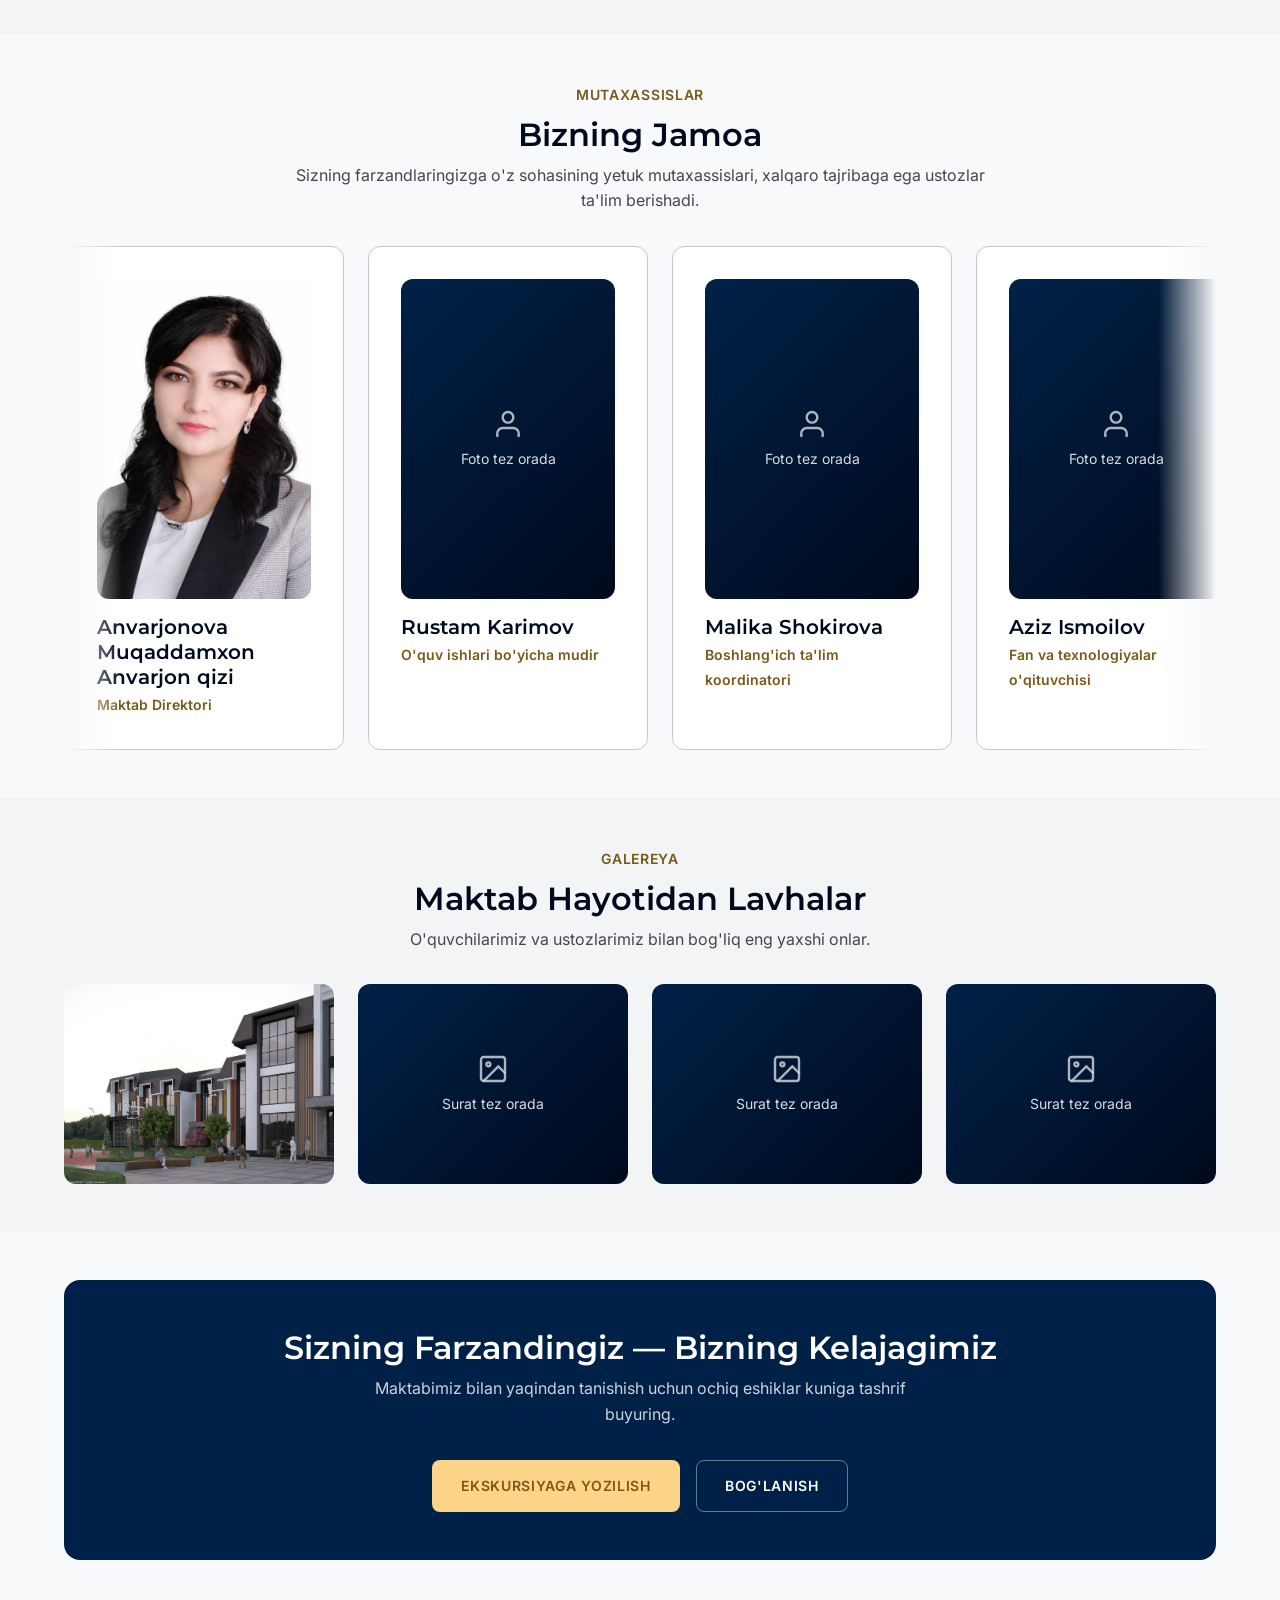
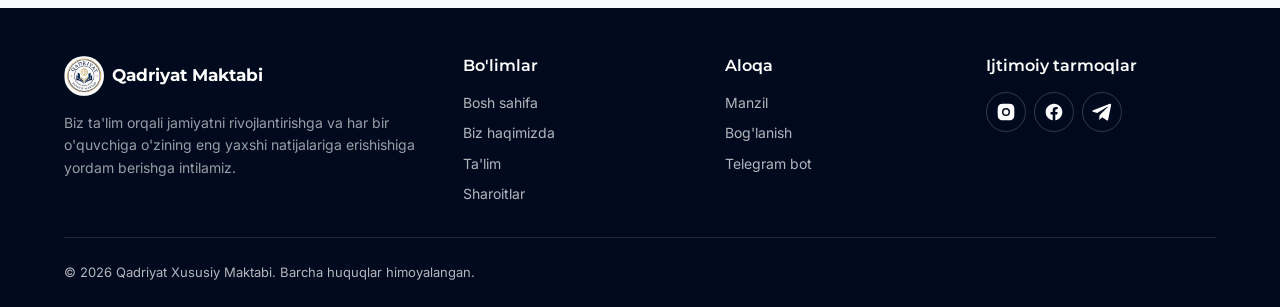
==== commit 13eee99c: "Fix registration API across hosts, robust hero zoom, intro animation - Point registration form at th" ====
--- a/website/biz-haqimizda.html
+++ b/website/biz-haqimizda.html
@@ -33,7 +33,8 @@
     </div>
   </header>
 
-  <section class="hero" style="background-image: url('assets/img/bino-ichki.jpg');">
+  <section class="hero">
+    <div class="hero-bg" style="background-image: url('assets/img/bino-ichki.jpg');"></div>
     <div class="container">
       <div class="hero-content">
         <h1>Kelajak qadriyatlardan boshlanadi</h1>
@@ -259,7 +260,6 @@
       </div>
       <div class="footer-bottom">
         <span>&copy; 2026 Qadriyat Xususiy Maktabi. Barcha huquqlar himoyalangan.</span>
-        <span>Sarmazor MFY, Sharq ko'chasi 28-uy, Namangan</span>
       </div>
     </div>
   </footer>
--- a/website/assets/css/style.css
+++ b/website/assets/css/style.css
@@ -228,6 +228,7 @@
   width: 44px;
   height: 44px;
   border-radius: var(--radius-full);
+  animation: brand-logo-in 0.9s cubic-bezier(0.22, 1, 0.36, 1) both;
 }
 
 .nav-brand span {
@@ -236,6 +237,25 @@
   font-size: 18px;
   line-height: 1.25;
   color: var(--color-primary);
+  animation: brand-text-in 0.7s ease-out 0.35s both;
+}
+
+@keyframes brand-logo-in {
+  from { opacity: 0; transform: scale(0.3) rotate(-30deg); }
+  60% { opacity: 1; transform: scale(1.08) rotate(4deg); }
+  to { opacity: 1; transform: scale(1) rotate(0); }
+}
+
+@keyframes brand-text-in {
+  from { opacity: 0; transform: translateX(-18px); }
+  to { opacity: 1; transform: translateX(0); }
+}
+
+@media (prefers-reduced-motion: reduce) {
+  .nav-brand img,
+  .nav-brand span {
+    animation: none;
+  }
 }
 
 .nav-links {
@@ -319,19 +339,16 @@
   min-height: 560px;
   overflow: hidden;
   color: var(--color-on-primary);
-  background-size: cover;
-  background-position: center;
-}
-
-.hero::after {
-  content: "";
+}
+
+.hero-bg {
   position: absolute;
   inset: 0;
   z-index: 0;
-  background-image: inherit;
   background-size: cover;
   background-position: center;
-  animation: hero-zoom 24s ease-in-out infinite alternate;
+  transform: scale(1);
+  animation: hero-zoom 18s ease-in-out infinite alternate;
 }
 
 .hero::before {
@@ -349,11 +366,11 @@
 
 @keyframes hero-zoom {
   from { transform: scale(1); }
-  to { transform: scale(1.12); }
+  to { transform: scale(1.15); }
 }
 
 @media (prefers-reduced-motion: reduce) {
-  .hero::after { animation: none; }
+  .hero-bg { animation: none; }
 }
 
 .hero-content {
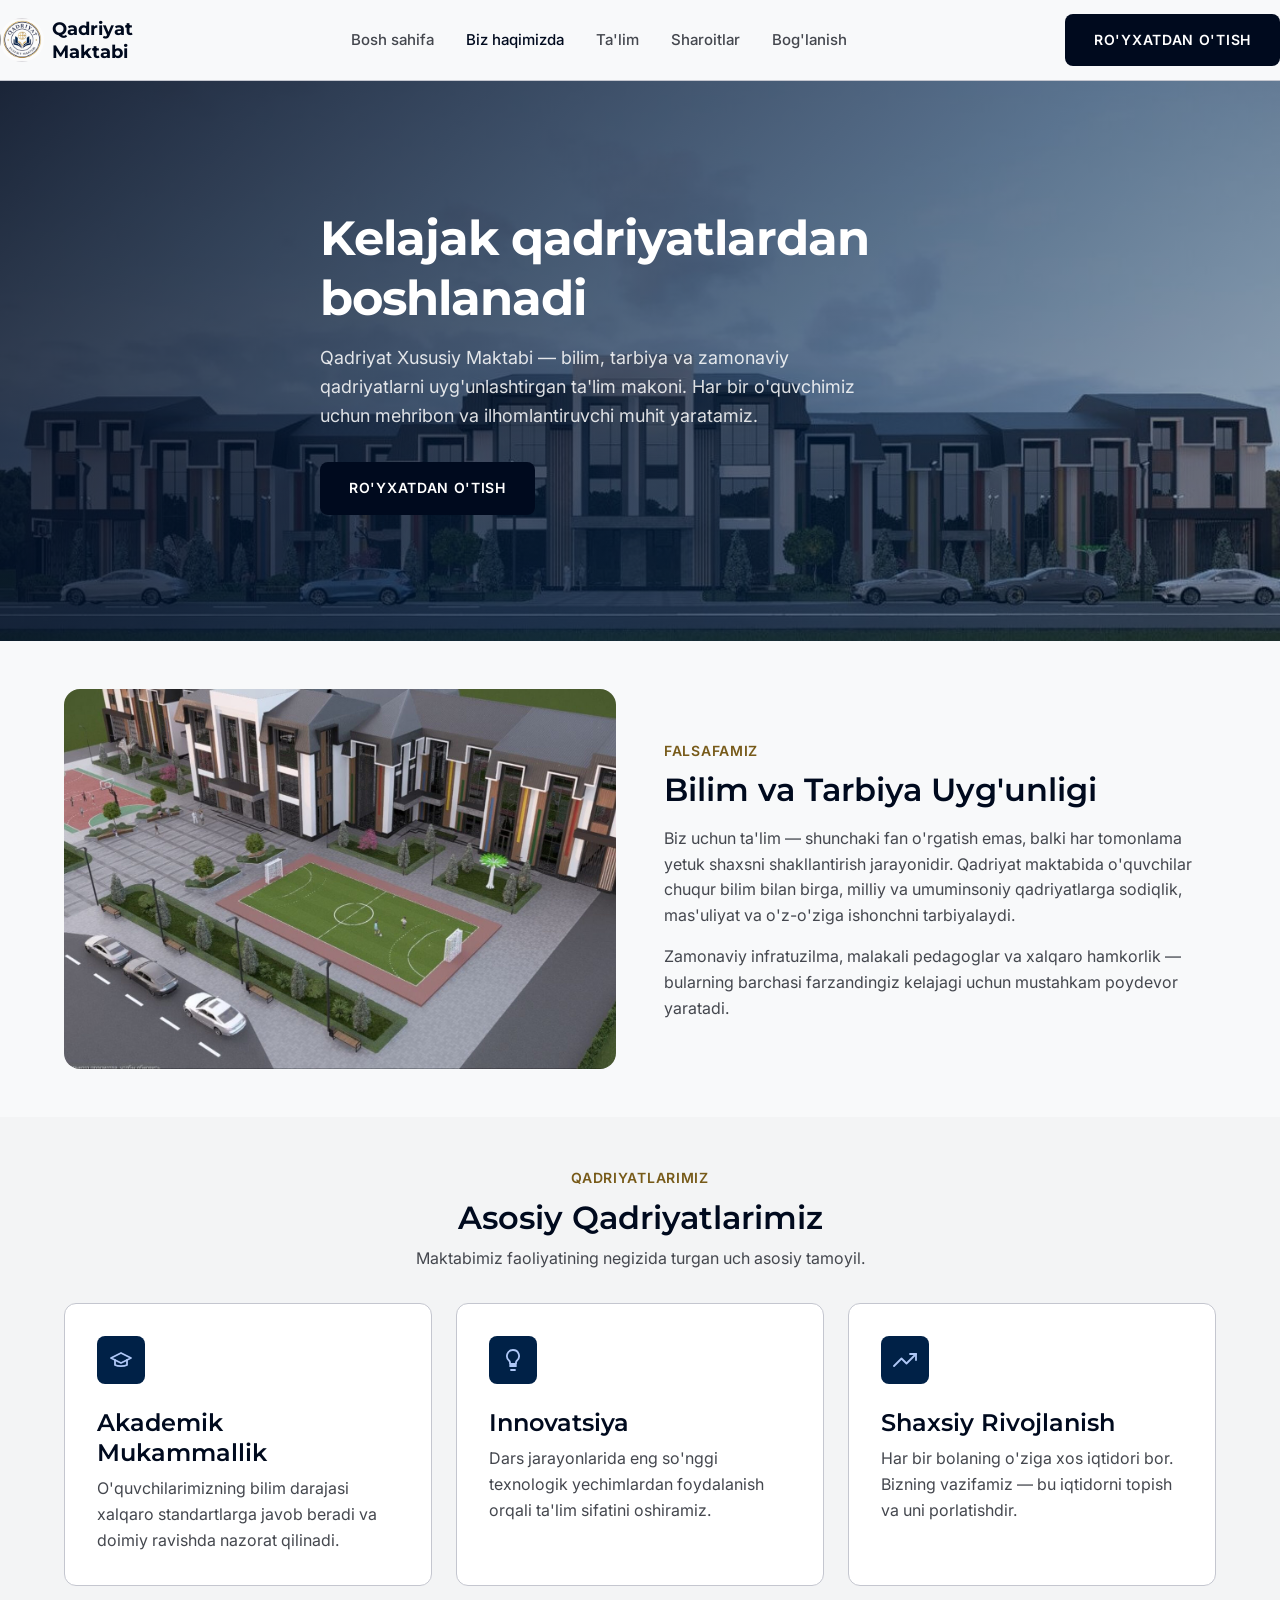
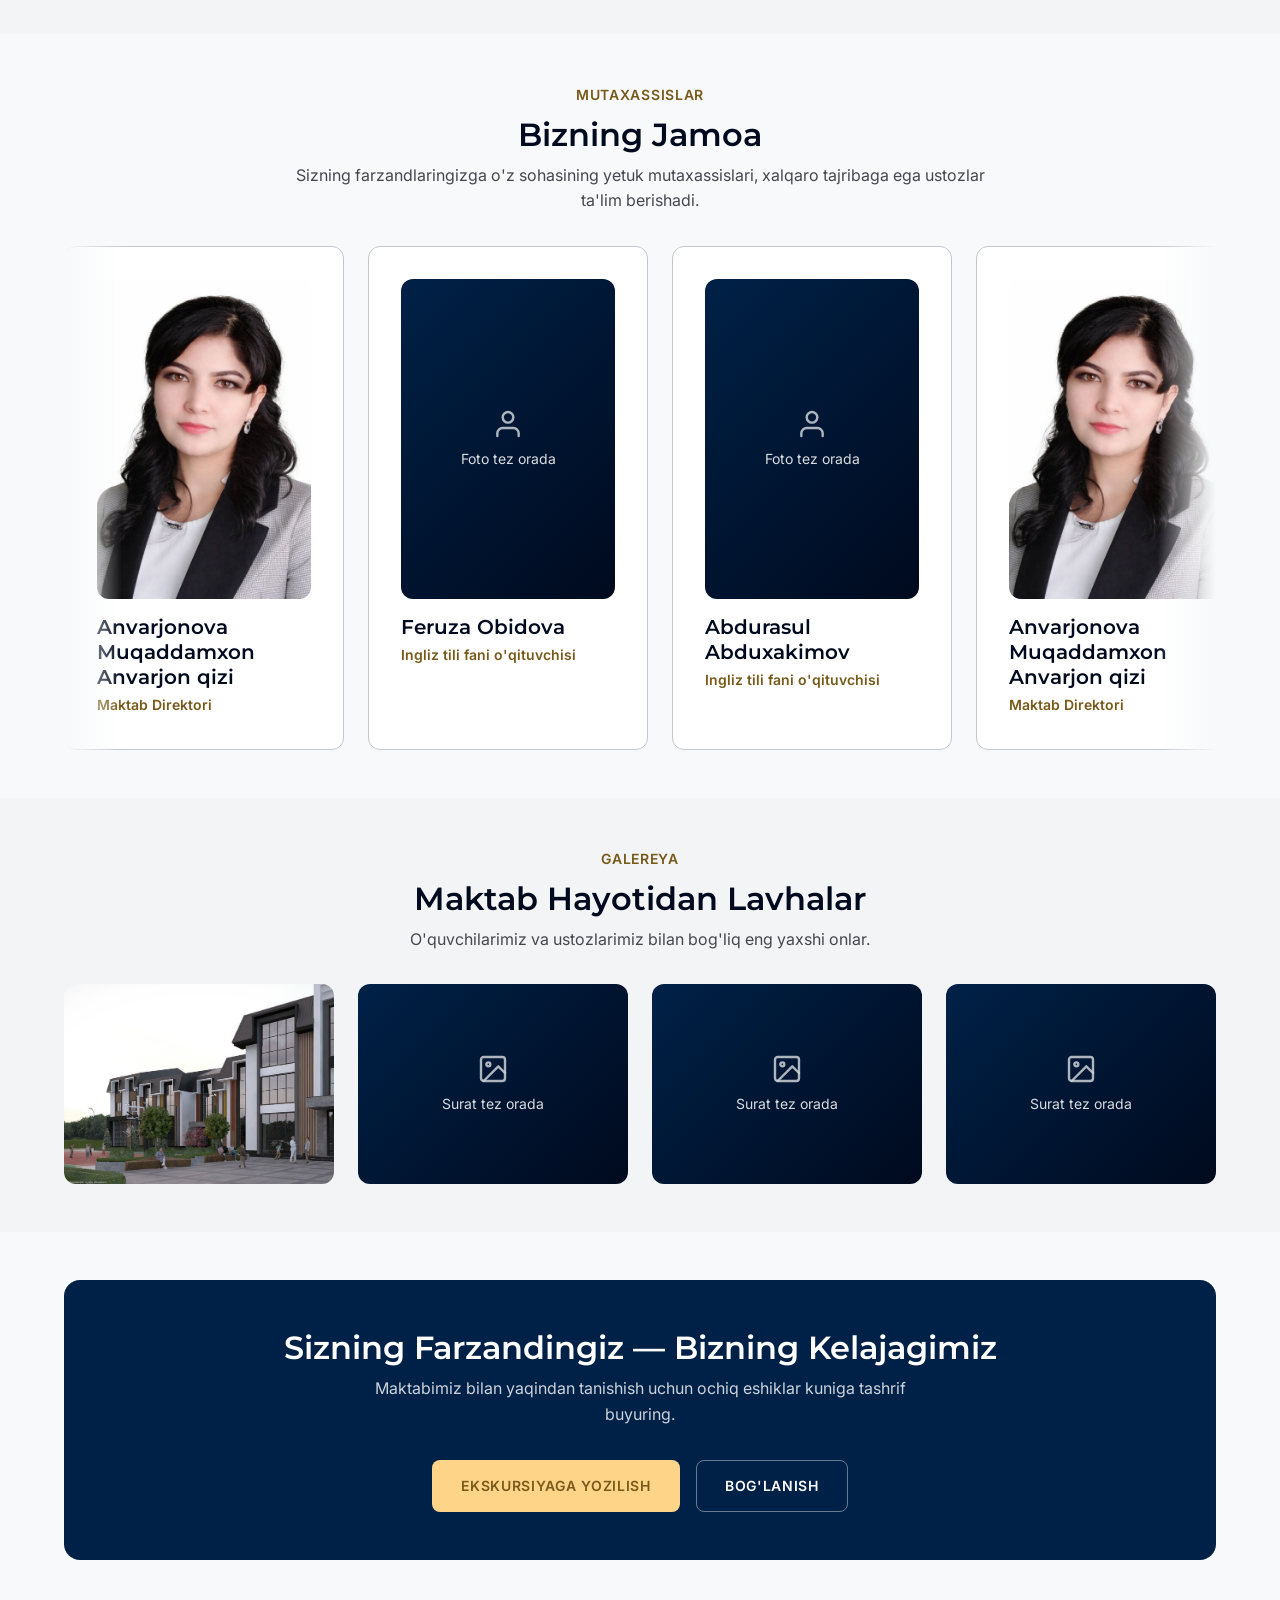
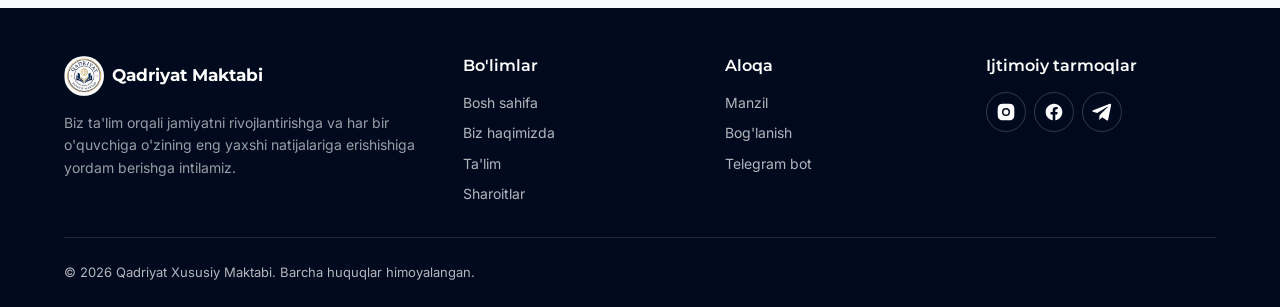
==== commit 5ac51d93: "Add scheduler, share button, real teacher names - APScheduler: daily 8:00 UZT working hours broadcas" ====
--- a/website/biz-haqimizda.html
+++ b/website/biz-haqimizda.html
@@ -122,24 +122,16 @@
               <svg viewBox="0 0 24 24" fill="none" stroke="currentColor" stroke-width="1.8" stroke-linecap="round" stroke-linejoin="round"><path d="M20 21v-2a4 4 0 0 0-4-4H8a4 4 0 0 0-4 4v2"/><circle cx="12" cy="7" r="4"/></svg>
               <span>Foto tez orada</span>
             </div>
-            <h4>Rustam Karimov</h4>
-            <span class="role">O'quv ishlari bo'yicha mudir</span>
+            <h4>Feruza Obidova</h4>
+            <span class="role">Ingliz tili fani o'qituvchisi</span>
           </div>
           <div class="card team-card">
             <div class="img-placeholder">
               <svg viewBox="0 0 24 24" fill="none" stroke="currentColor" stroke-width="1.8" stroke-linecap="round" stroke-linejoin="round"><path d="M20 21v-2a4 4 0 0 0-4-4H8a4 4 0 0 0-4 4v2"/><circle cx="12" cy="7" r="4"/></svg>
               <span>Foto tez orada</span>
             </div>
-            <h4>Malika Shokirova</h4>
-            <span class="role">Boshlang'ich ta'lim koordinatori</span>
-          </div>
-          <div class="card team-card">
-            <div class="img-placeholder">
-              <svg viewBox="0 0 24 24" fill="none" stroke="currentColor" stroke-width="1.8" stroke-linecap="round" stroke-linejoin="round"><path d="M20 21v-2a4 4 0 0 0-4-4H8a4 4 0 0 0-4 4v2"/><circle cx="12" cy="7" r="4"/></svg>
-              <span>Foto tez orada</span>
-            </div>
-            <h4>Aziz Ismoilov</h4>
-            <span class="role">Fan va texnologiyalar o'qituvchisi</span>
+            <h4>Abdurasul Abduxakimov</h4>
+            <span class="role">Ingliz tili fani o'qituvchisi</span>
           </div>
           <div class="card team-card" aria-hidden="true">
             <img src="assets/img/direktor.jpg" alt="">
@@ -151,24 +143,16 @@
               <svg viewBox="0 0 24 24" fill="none" stroke="currentColor" stroke-width="1.8" stroke-linecap="round" stroke-linejoin="round"><path d="M20 21v-2a4 4 0 0 0-4-4H8a4 4 0 0 0-4 4v2"/><circle cx="12" cy="7" r="4"/></svg>
               <span>Foto tez orada</span>
             </div>
-            <h4>Rustam Karimov</h4>
-            <span class="role">O'quv ishlari bo'yicha mudir</span>
+            <h4>Feruza Obidova</h4>
+            <span class="role">Ingliz tili fani o'qituvchisi</span>
           </div>
           <div class="card team-card" aria-hidden="true">
             <div class="img-placeholder">
               <svg viewBox="0 0 24 24" fill="none" stroke="currentColor" stroke-width="1.8" stroke-linecap="round" stroke-linejoin="round"><path d="M20 21v-2a4 4 0 0 0-4-4H8a4 4 0 0 0-4 4v2"/><circle cx="12" cy="7" r="4"/></svg>
               <span>Foto tez orada</span>
             </div>
-            <h4>Malika Shokirova</h4>
-            <span class="role">Boshlang'ich ta'lim koordinatori</span>
-          </div>
-          <div class="card team-card" aria-hidden="true">
-            <div class="img-placeholder">
-              <svg viewBox="0 0 24 24" fill="none" stroke="currentColor" stroke-width="1.8" stroke-linecap="round" stroke-linejoin="round"><path d="M20 21v-2a4 4 0 0 0-4-4H8a4 4 0 0 0-4 4v2"/><circle cx="12" cy="7" r="4"/></svg>
-              <span>Foto tez orada</span>
-            </div>
-            <h4>Aziz Ismoilov</h4>
-            <span class="role">Fan va texnologiyalar o'qituvchisi</span>
+            <h4>Abdurasul Abduxakimov</h4>
+            <span class="role">Ingliz tili fani o'qituvchisi</span>
           </div>
         </div>
       </div>
--- a/website/assets/css/style.css
+++ b/website/assets/css/style.css
@@ -610,6 +610,10 @@
   margin-bottom: var(--space-lg);
 }
 
+.field-full {
+  grid-column: 1 / -1;
+}
+
 @media (max-width: 640px) {
   .form-grid { grid-template-columns: 1fr; }
   .reg-card { padding: var(--space-xl) var(--space-lg); }
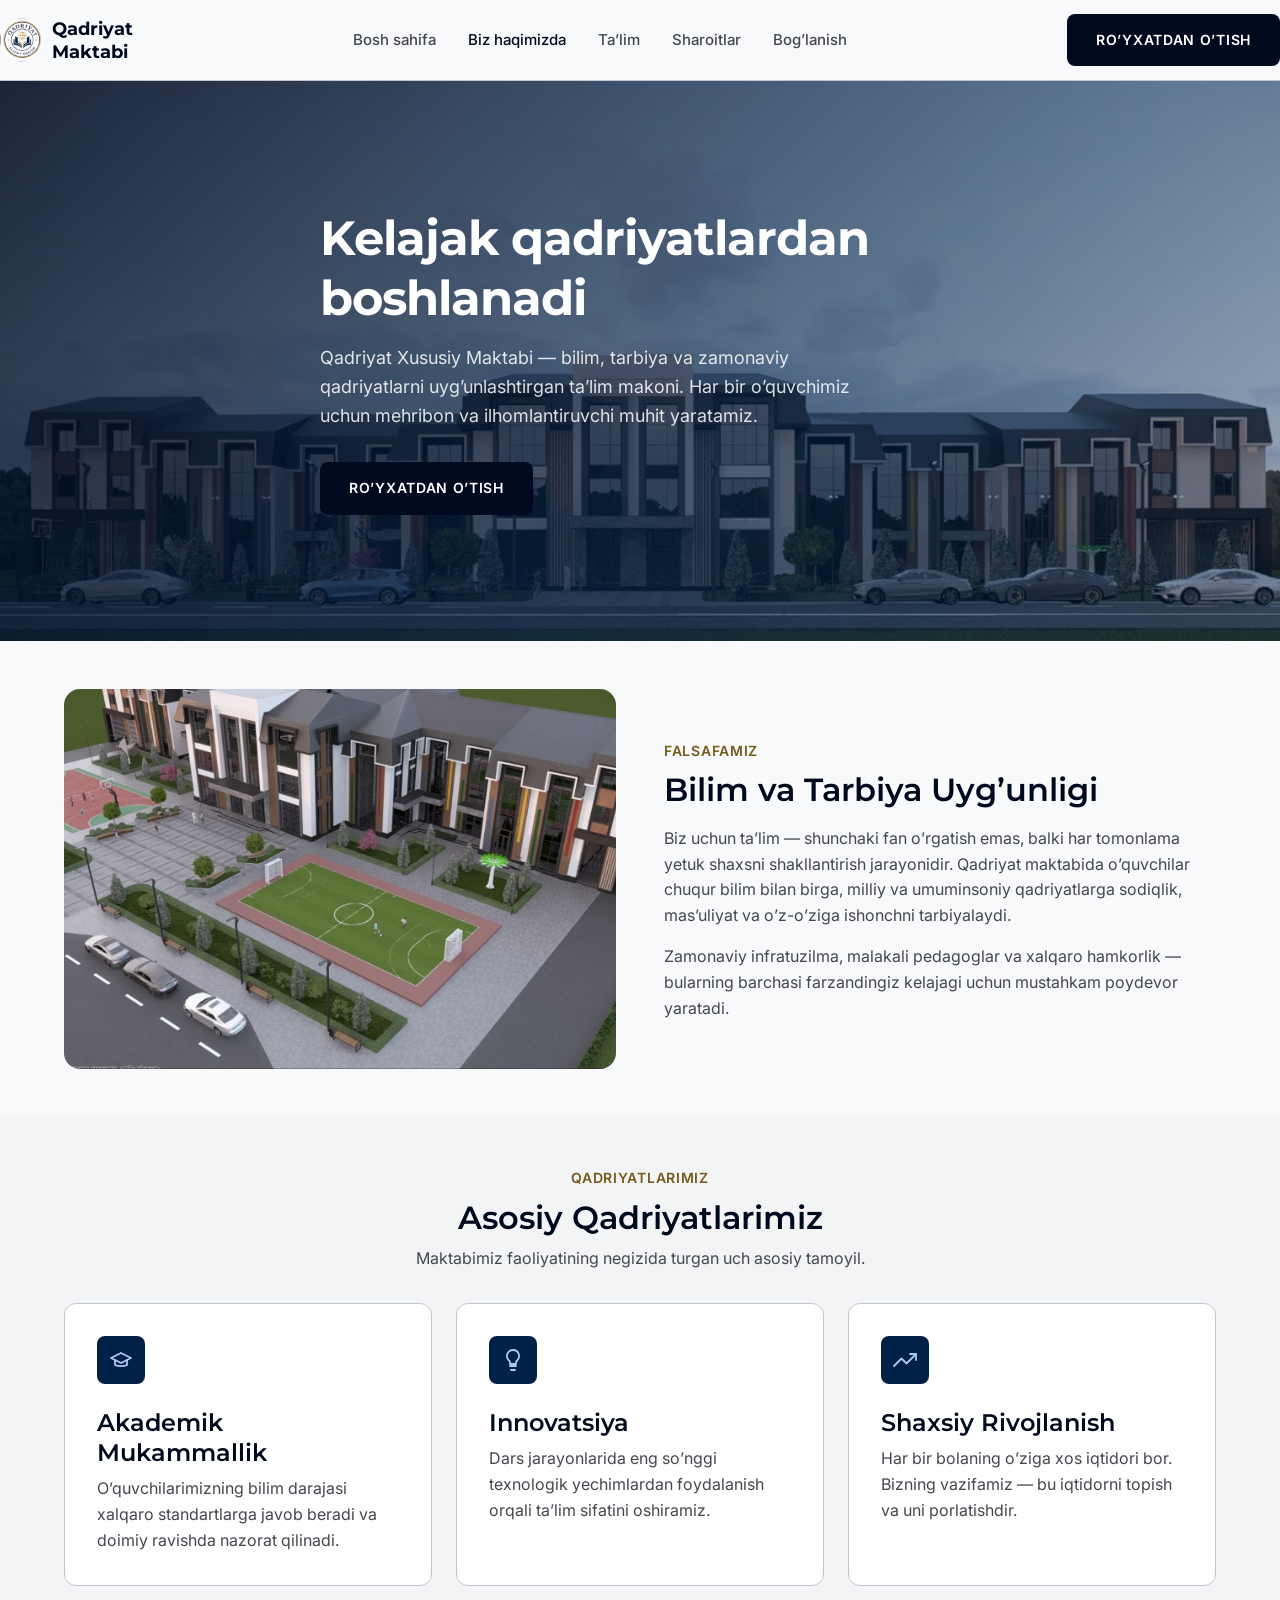
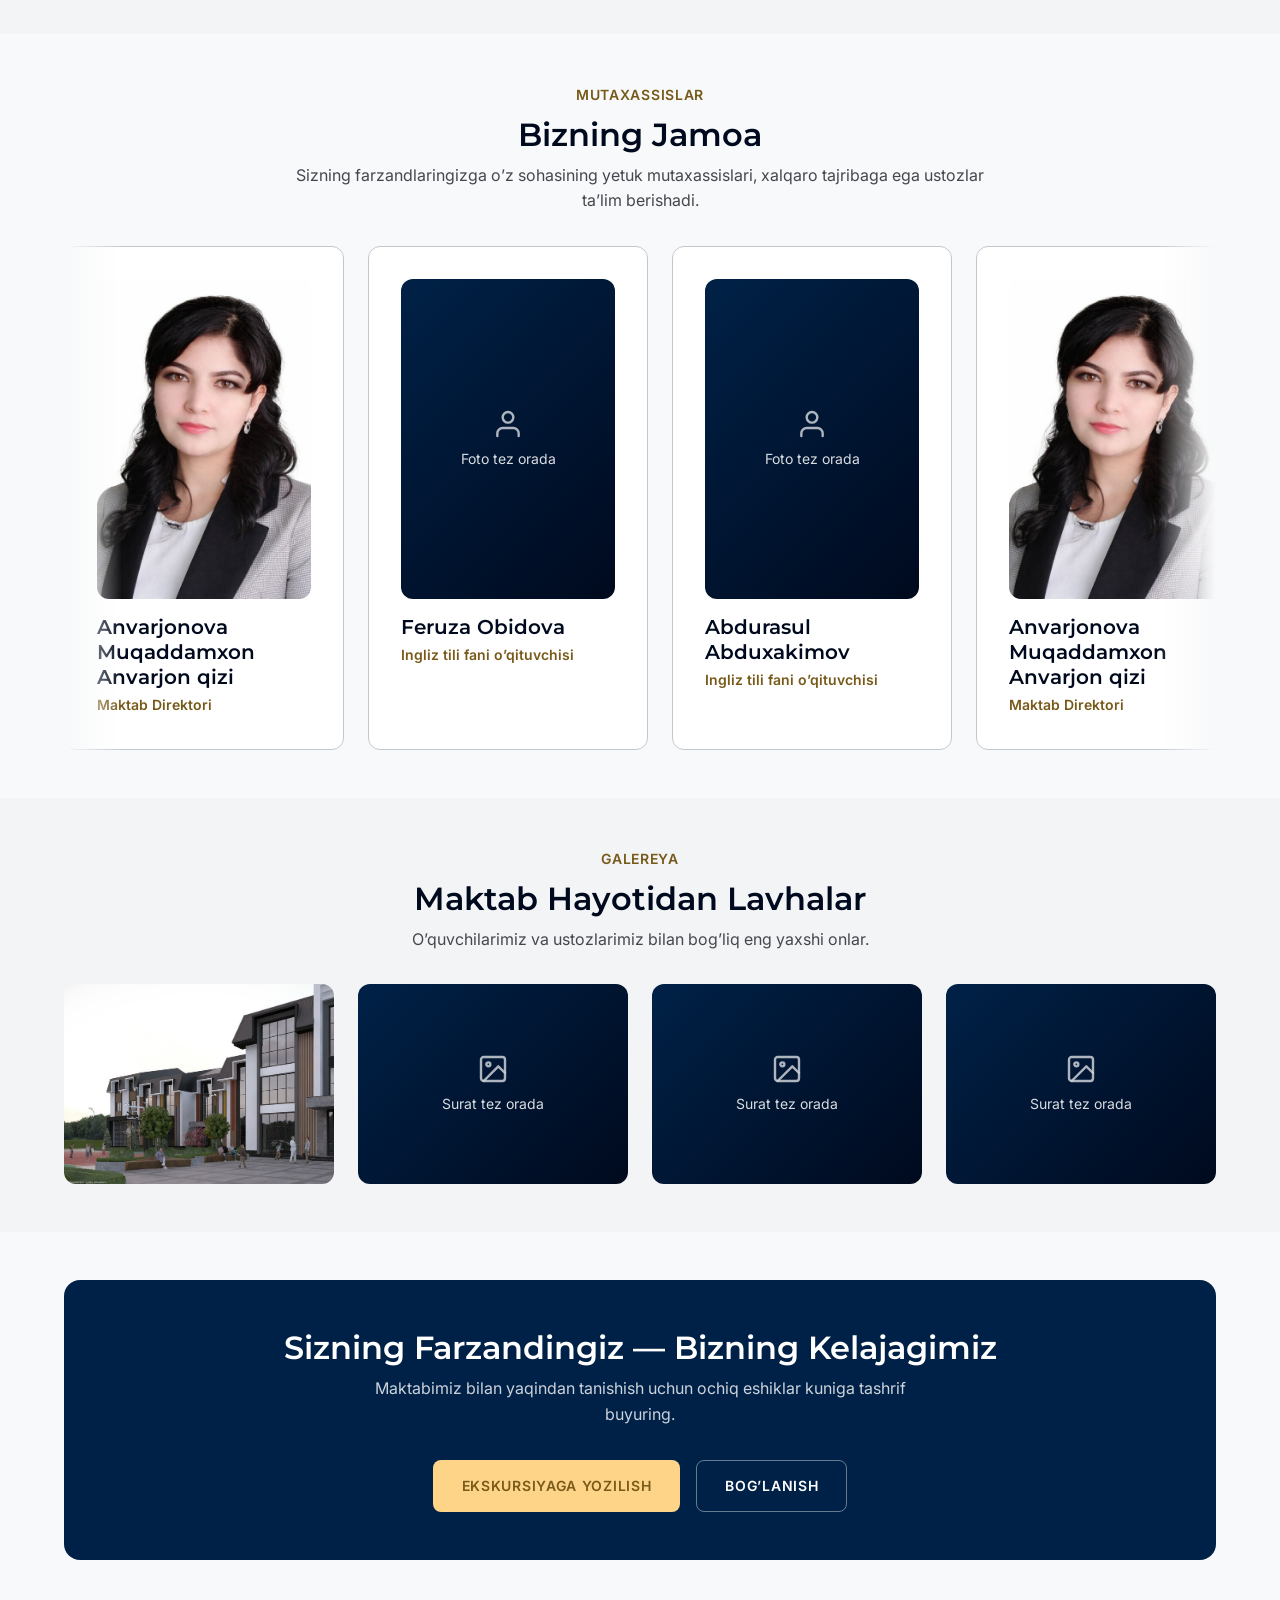
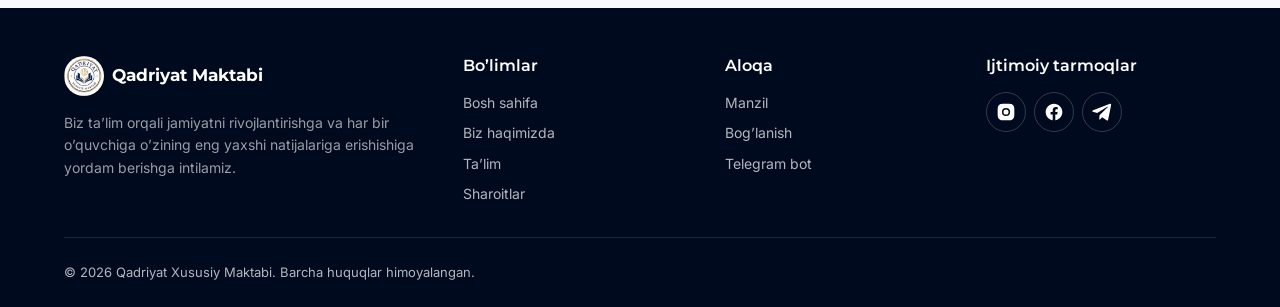
==== commit df2f613c: "Fix Uzbek apostrophes: replace ASCII ' with proper Unicode ' (U+2019) 197 apostrophes fixed across a" ====
--- a/website/biz-haqimizda.html
+++ b/website/biz-haqimizda.html
@@ -20,12 +20,12 @@
       <nav class="nav-links">
         <a href="index.html">Bosh sahifa</a>
         <a href="biz-haqimizda.html">Biz haqimizda</a>
-        <a href="talim.html">Ta'lim</a>
+        <a href="talim.html">Ta’lim</a>
         <a href="sharoitlar.html">Sharoitlar</a>
-        <a href="index.html#contact">Bog'lanish</a>
+        <a href="index.html#contact">Bog’lanish</a>
       </nav>
       <div class="nav-actions">
-        <a href="index.html#registration" class="btn btn-primary">Ro'yxatdan o'tish</a>
+        <a href="index.html#registration" class="btn btn-primary">Ro’yxatdan o’tish</a>
         <button class="nav-toggle" aria-label="Menyuni ochish">
           <span></span><span></span><span></span>
         </button>
@@ -40,11 +40,11 @@
         <h1>Kelajak qadriyatlardan boshlanadi</h1>
         <p>
           Qadriyat Xususiy Maktabi — bilim, tarbiya va zamonaviy qadriyatlarni
-          uyg'unlashtirgan ta'lim makoni. Har bir o'quvchimiz uchun mehribon
+          uyg’unlashtirgan ta’lim makoni. Har bir o’quvchimiz uchun mehribon
           va ilhomlantiruvchi muhit yaratamiz.
         </p>
         <div class="hero-actions">
-          <a href="index.html#registration" class="btn btn-primary">Ro'yxatdan o'tish</a>
+          <a href="index.html#registration" class="btn btn-primary">Ro’yxatdan o’tish</a>
         </div>
       </div>
     </div>
@@ -55,12 +55,12 @@
       <img src="assets/img/hero-bino.jpg" alt="Qadriyat maktabi binosi">
       <div>
         <span class="label">Falsafamiz</span>
-        <h2>Bilim va Tarbiya Uyg'unligi</h2>
+        <h2>Bilim va Tarbiya Uyg’unligi</h2>
         <p style="margin-top: var(--space-md);">
-          Biz uchun ta'lim — shunchaki fan o'rgatish emas, balki har tomonlama
-          yetuk shaxsni shakllantirish jarayonidir. Qadriyat maktabida o'quvchilar
+          Biz uchun ta’lim — shunchaki fan o’rgatish emas, balki har tomonlama
+          yetuk shaxsni shakllantirish jarayonidir. Qadriyat maktabida o’quvchilar
           chuqur bilim bilan birga, milliy va umuminsoniy qadriyatlarga sodiqlik,
-          mas'uliyat va o'z-o'ziga ishonchni tarbiyalaydi.
+          mas’uliyat va o’z-o’ziga ishonchni tarbiyalaydi.
         </p>
         <p style="margin-top: var(--space-md);">
           Zamonaviy infratuzilma, malakali pedagoglar va xalqaro hamkorlik —
@@ -83,21 +83,21 @@
             <svg viewBox="0 0 24 24" fill="none" stroke="currentColor" stroke-width="1.8" stroke-linecap="round" stroke-linejoin="round"><path d="M22 10 12 5 2 10l10 5 10-5Z"/><path d="M6 12v5c3 1.5 9 1.5 12 0v-5"/></svg>
           </div>
           <h3>Akademik Mukammallik</h3>
-          <p>O'quvchilarimizning bilim darajasi xalqaro standartlarga javob beradi va doimiy ravishda nazorat qilinadi.</p>
+          <p>O’quvchilarimizning bilim darajasi xalqaro standartlarga javob beradi va doimiy ravishda nazorat qilinadi.</p>
         </div>
         <div class="card">
           <div class="card-icon">
             <svg viewBox="0 0 24 24" fill="none" stroke="currentColor" stroke-width="1.8" stroke-linecap="round" stroke-linejoin="round"><path d="M9 18h6"/><path d="M10 22h4"/><path d="M12 2a6 6 0 0 0-4 10.5c.6.5 1 1.3 1 2.1V16h6v-1.4c0-.8.4-1.6 1-2.1A6 6 0 0 0 12 2Z"/></svg>
           </div>
           <h3>Innovatsiya</h3>
-          <p>Dars jarayonlarida eng so'nggi texnologik yechimlardan foydalanish orqali ta'lim sifatini oshiramiz.</p>
+          <p>Dars jarayonlarida eng so’nggi texnologik yechimlardan foydalanish orqali ta’lim sifatini oshiramiz.</p>
         </div>
         <div class="card">
           <div class="card-icon">
             <svg viewBox="0 0 24 24" fill="none" stroke="currentColor" stroke-width="1.8" stroke-linecap="round" stroke-linejoin="round"><polyline points="23 6 13.5 15.5 8.5 10.5 1 18"/><polyline points="17 6 23 6 23 12"/></svg>
           </div>
           <h3>Shaxsiy Rivojlanish</h3>
-          <p>Har bir bolaning o'ziga xos iqtidori bor. Bizning vazifamiz — bu iqtidorni topish va uni porlatishdir.</p>
+          <p>Har bir bolaning o’ziga xos iqtidori bor. Bizning vazifamiz — bu iqtidorni topish va uni porlatishdir.</p>
         </div>
       </div>
     </div>
@@ -108,7 +108,7 @@
       <div class="section-header">
         <span class="label">Mutaxassislar</span>
         <h2>Bizning Jamoa</h2>
-        <p>Sizning farzandlaringizga o'z sohasining yetuk mutaxassislari, xalqaro tajribaga ega ustozlar ta'lim berishadi.</p>
+        <p>Sizning farzandlaringizga o’z sohasining yetuk mutaxassislari, xalqaro tajribaga ega ustozlar ta’lim berishadi.</p>
       </div>
       <div class="team-carousel">
         <div class="team-track">
@@ -123,7 +123,7 @@
               <span>Foto tez orada</span>
             </div>
             <h4>Feruza Obidova</h4>
-            <span class="role">Ingliz tili fani o'qituvchisi</span>
+            <span class="role">Ingliz tili fani o’qituvchisi</span>
           </div>
           <div class="card team-card">
             <div class="img-placeholder">
@@ -131,7 +131,7 @@
               <span>Foto tez orada</span>
             </div>
             <h4>Abdurasul Abduxakimov</h4>
-            <span class="role">Ingliz tili fani o'qituvchisi</span>
+            <span class="role">Ingliz tili fani o’qituvchisi</span>
           </div>
           <div class="card team-card" aria-hidden="true">
             <img src="assets/img/direktor.jpg" alt="">
@@ -144,7 +144,7 @@
               <span>Foto tez orada</span>
             </div>
             <h4>Feruza Obidova</h4>
-            <span class="role">Ingliz tili fani o'qituvchisi</span>
+            <span class="role">Ingliz tili fani o’qituvchisi</span>
           </div>
           <div class="card team-card" aria-hidden="true">
             <div class="img-placeholder">
@@ -152,7 +152,7 @@
               <span>Foto tez orada</span>
             </div>
             <h4>Abdurasul Abduxakimov</h4>
-            <span class="role">Ingliz tili fani o'qituvchisi</span>
+            <span class="role">Ingliz tili fani o’qituvchisi</span>
           </div>
         </div>
       </div>
@@ -164,7 +164,7 @@
       <div class="section-header">
         <span class="label">Galereya</span>
         <h2>Maktab Hayotidan Lavhalar</h2>
-        <p>O'quvchilarimiz va ustozlarimiz bilan bog'liq eng yaxshi onlar.</p>
+        <p>O’quvchilarimiz va ustozlarimiz bilan bog’liq eng yaxshi onlar.</p>
       </div>
       <div class="gallery-grid">
         <img src="assets/img/maktab-hayoti.jpg" alt="Maktab hayotidan lavha">
@@ -191,7 +191,7 @@
         <p>Maktabimiz bilan yaqindan tanishish uchun ochiq eshiklar kuniga tashrif buyuring.</p>
         <div class="hero-actions">
           <a href="index.html#registration" class="btn btn-secondary">Ekskursiyaga yozilish</a>
-          <a href="index.html#contact" class="btn btn-ghost-light">Bog'lanish</a>
+          <a href="index.html#contact" class="btn btn-ghost-light">Bog’lanish</a>
         </div>
       </div>
     </div>
@@ -206,16 +206,16 @@
             <span>Qadriyat Maktabi</span>
           </div>
           <p style="color: rgba(255,255,255,0.6); font-size: 14px;">
-            Biz ta'lim orqali jamiyatni rivojlantirishga va har bir o'quvchiga
-            o'zining eng yaxshi natijalariga erishishiga yordam berishga intilamiz.
+            Biz ta’lim orqali jamiyatni rivojlantirishga va har bir o’quvchiga
+            o’zining eng yaxshi natijalariga erishishiga yordam berishga intilamiz.
           </p>
         </div>
         <div>
-          <h4>Bo'limlar</h4>
+          <h4>Bo’limlar</h4>
           <div class="footer-links">
             <a href="index.html">Bosh sahifa</a>
             <a href="biz-haqimizda.html">Biz haqimizda</a>
-            <a href="talim.html">Ta'lim</a>
+            <a href="talim.html">Ta’lim</a>
             <a href="sharoitlar.html">Sharoitlar</a>
           </div>
         </div>
@@ -223,7 +223,7 @@
           <h4>Aloqa</h4>
           <div class="footer-links">
             <a href="https://maps.app.goo.gl/ihZaUE6aaKNv6W9R7" target="_blank" rel="noopener">Manzil</a>
-            <a href="index.html#contact">Bog'lanish</a>
+            <a href="index.html#contact">Bog’lanish</a>
             <a href="https://t.me/qadiryat_school_qabulbot" target="_blank" rel="noopener">Telegram bot</a>
           </div>
         </div>
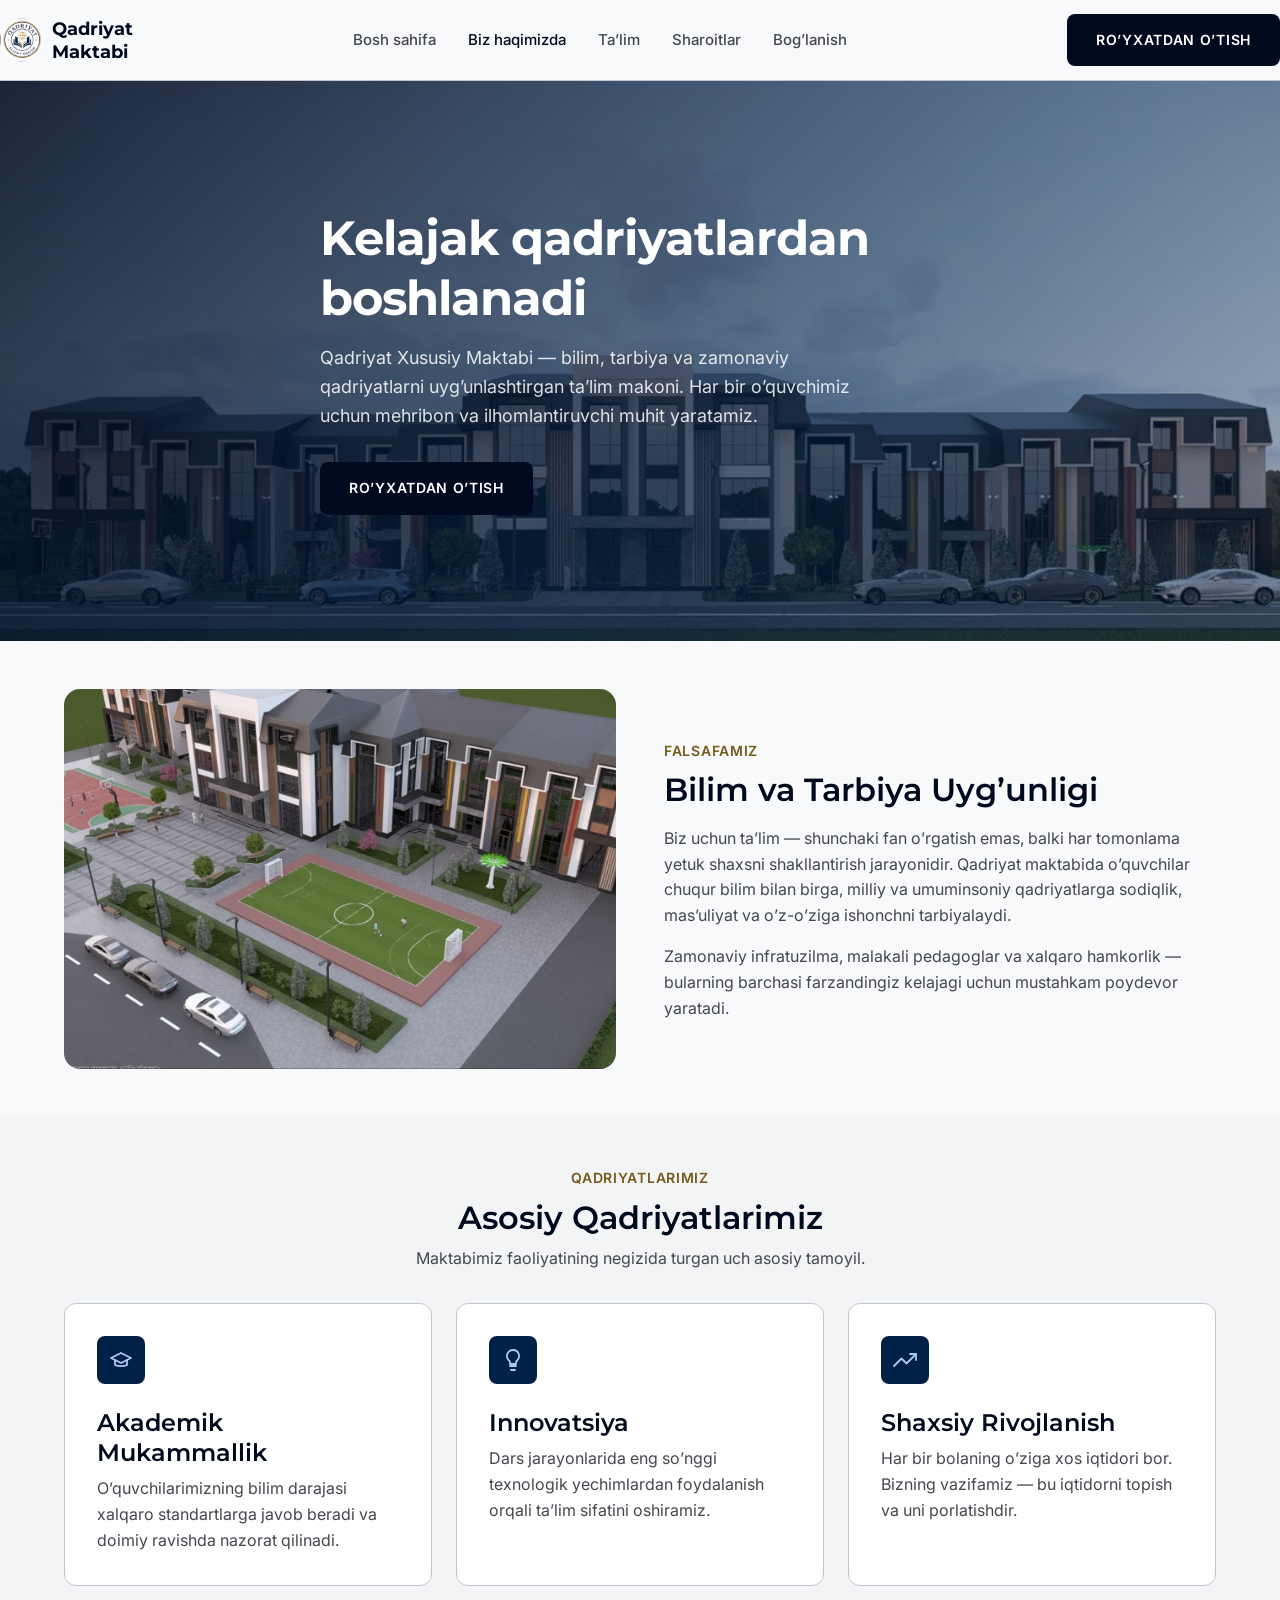
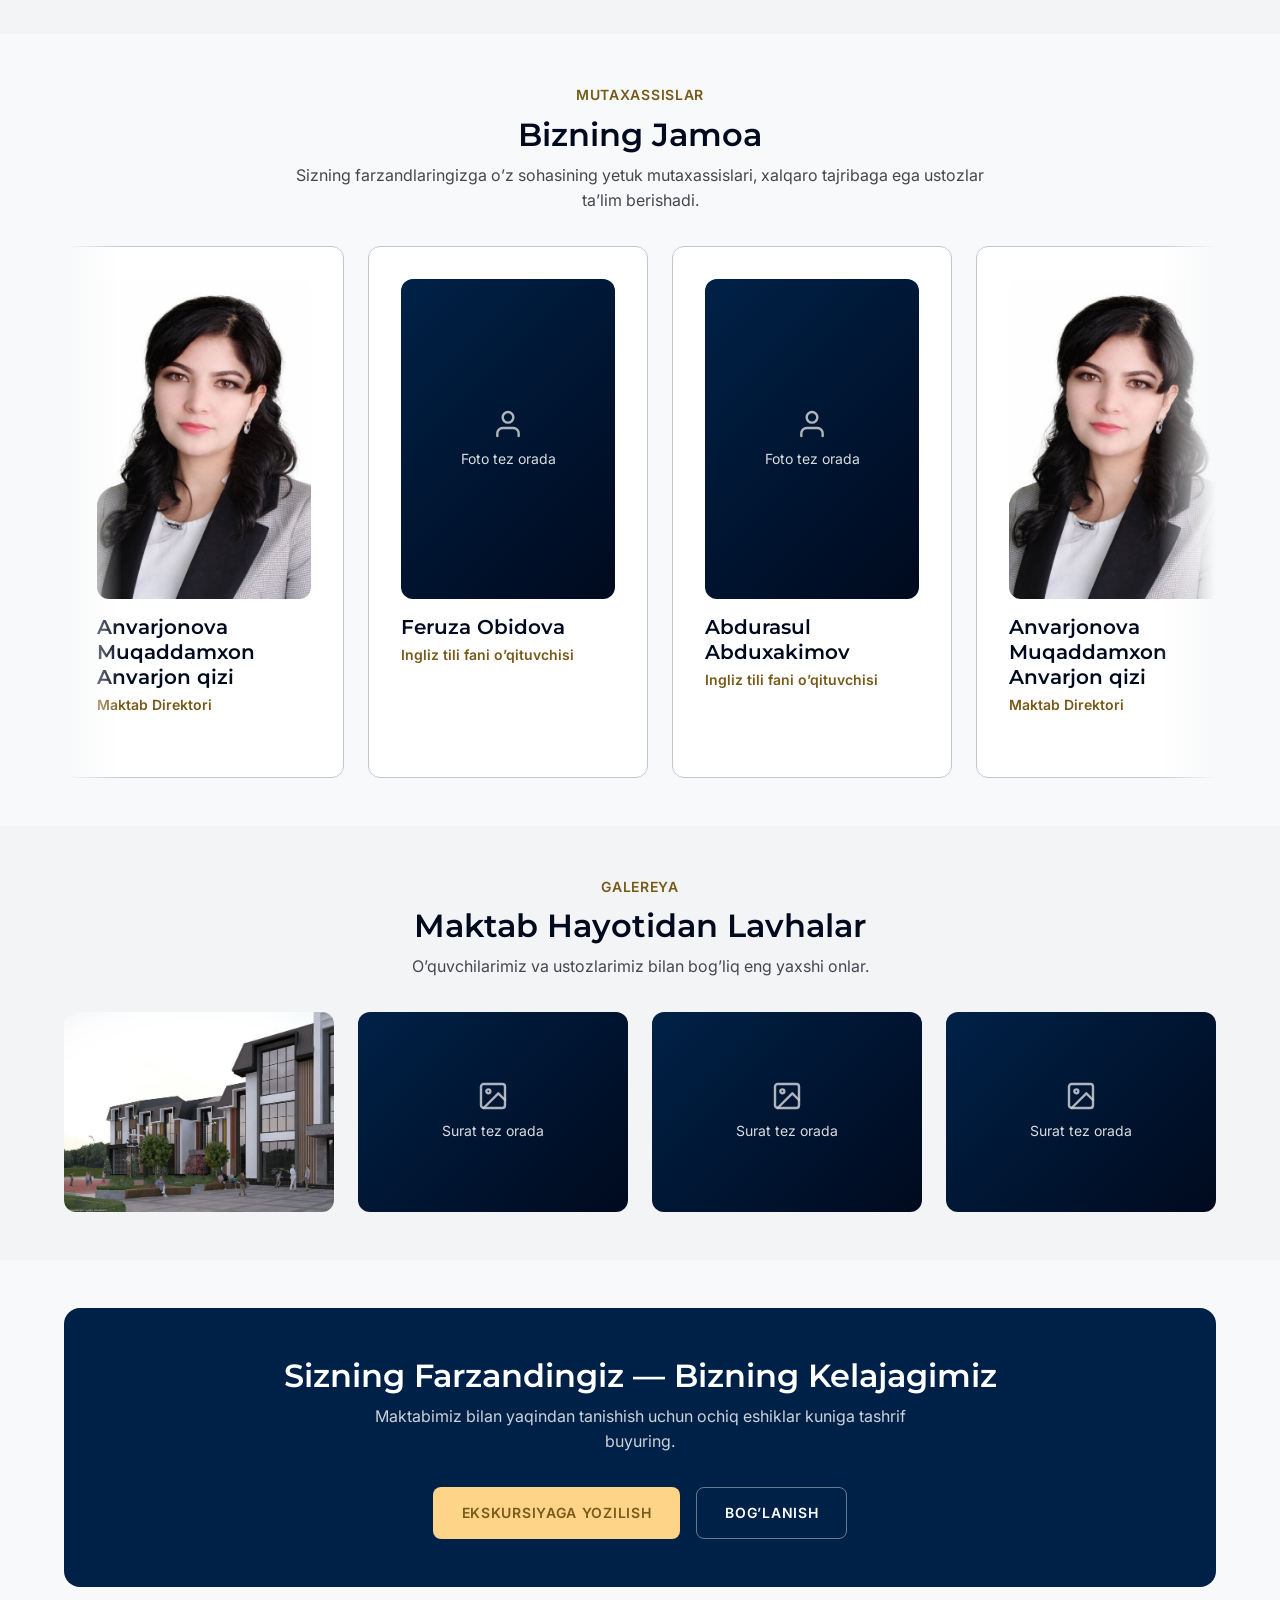
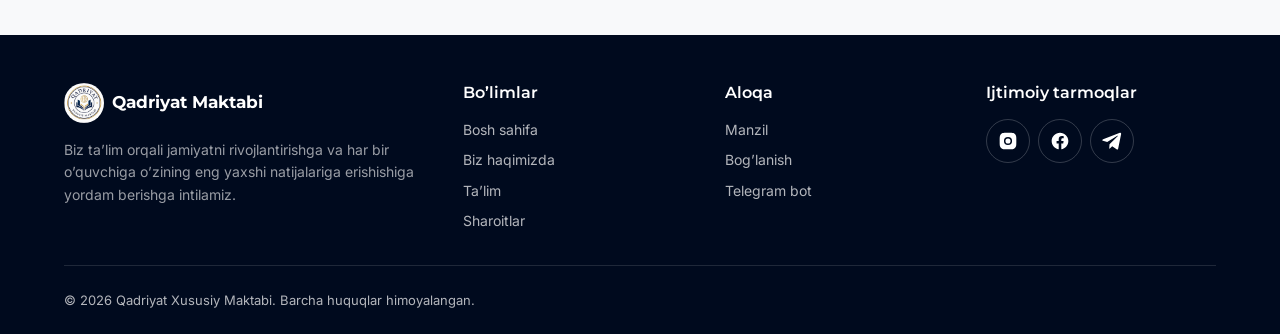
==== commit 875f939a: "Add social hover animations, scroll reveal, director card link - Social icons: platform colors on ho" ====
--- a/website/biz-haqimizda.html
+++ b/website/biz-haqimizda.html
@@ -112,11 +112,12 @@
       </div>
       <div class="team-carousel">
         <div class="team-track">
-          <div class="card team-card">
+          <a href="index.html#asoschisi" class="card team-card team-card-link">
             <img src="assets/img/direktor.jpg" alt="Anvarjonova Muqaddamxon Anvarjon qizi">
             <h4>Anvarjonova Muqaddamxon Anvarjon qizi</h4>
             <span class="role">Maktab Direktori</span>
-          </div>
+            <span class="team-hint">Asoschidan murojaatni o'qish →</span>
+          </a>
           <div class="card team-card">
             <div class="img-placeholder">
               <svg viewBox="0 0 24 24" fill="none" stroke="currentColor" stroke-width="1.8" stroke-linecap="round" stroke-linejoin="round"><path d="M20 21v-2a4 4 0 0 0-4-4H8a4 4 0 0 0-4 4v2"/><circle cx="12" cy="7" r="4"/></svg>
@@ -133,11 +134,12 @@
             <h4>Abdurasul Abduxakimov</h4>
             <span class="role">Ingliz tili fani o’qituvchisi</span>
           </div>
-          <div class="card team-card" aria-hidden="true">
+          <a href="index.html#asoschisi" class="card team-card team-card-link" aria-hidden="true" tabindex="-1">
             <img src="assets/img/direktor.jpg" alt="">
             <h4>Anvarjonova Muqaddamxon Anvarjon qizi</h4>
             <span class="role">Maktab Direktori</span>
-          </div>
+            <span class="team-hint">Asoschidan murojaatni o'qish →</span>
+          </a>
           <div class="card team-card" aria-hidden="true">
             <div class="img-placeholder">
               <svg viewBox="0 0 24 24" fill="none" stroke="currentColor" stroke-width="1.8" stroke-linecap="round" stroke-linejoin="round"><path d="M20 21v-2a4 4 0 0 0-4-4H8a4 4 0 0 0-4 4v2"/><circle cx="12" cy="7" r="4"/></svg>
--- a/website/assets/css/style.css
+++ b/website/assets/css/style.css
@@ -793,25 +793,59 @@
 }
 
 .social-icons a {
-  width: 40px;
-  height: 40px;
+  width: 44px;
+  height: 44px;
   border-radius: var(--radius-full);
   border: 1px solid rgba(255, 255, 255, 0.2);
   display: flex;
   align-items: center;
   justify-content: center;
-  transition: background-color 0.15s ease, border-color 0.15s ease;
+  transition: transform 0.3s cubic-bezier(0.34, 1.56, 0.64, 1),
+              background 0.25s ease,
+              border-color 0.25s ease,
+              box-shadow 0.25s ease;
+  position: relative;
+  overflow: hidden;
+}
+
+.social-icons a::before {
+  content: "";
+  position: absolute;
+  inset: 0;
+  border-radius: var(--radius-full);
+  opacity: 0;
+  transition: opacity 0.25s ease;
 }
 
 .social-icons a:hover {
-  background: rgba(255, 255, 255, 0.1);
-  border-color: rgba(255, 255, 255, 0.4);
+  transform: scale(1.2) translateY(-4px);
+  border-color: transparent;
+}
+
+.social-icons a[aria-label="Instagram"]:hover {
+  background: linear-gradient(135deg, #f09433 0%, #e6683c 25%, #dc2743 50%, #cc2366 75%, #bc1888 100%);
+  box-shadow: 0 8px 24px rgba(220, 39, 67, 0.55);
+}
+
+.social-icons a[aria-label="Facebook"]:hover {
+  background: #1877F2;
+  box-shadow: 0 8px 24px rgba(24, 119, 242, 0.55);
+}
+
+.social-icons a[aria-label="Telegram"]:hover {
+  background: #229ED9;
+  box-shadow: 0 8px 24px rgba(34, 158, 217, 0.55);
 }
 
 .social-icons svg {
   width: 20px;
   height: 20px;
   fill: var(--color-on-primary);
+  transition: transform 0.3s cubic-bezier(0.34, 1.56, 0.64, 1);
+}
+
+.social-icons a:hover svg {
+  transform: scale(1.1);
 }
 
 .footer-bottom {
@@ -997,6 +1031,60 @@
   font-size: 14px;
 }
 
+/* ===== Scroll reveal ===== */
+.reveal {
+  opacity: 0;
+  transform: translateY(36px);
+  transition: opacity 0.65s cubic-bezier(0.22, 1, 0.36, 1),
+              transform 0.65s cubic-bezier(0.22, 1, 0.36, 1);
+}
+
+.reveal.visible {
+  opacity: 1;
+  transform: translateY(0);
+}
+
+.reveal-delay-1 { transition-delay: 0.1s; }
+.reveal-delay-2 { transition-delay: 0.2s; }
+.reveal-delay-3 { transition-delay: 0.3s; }
+
+@media (prefers-reduced-motion: reduce) {
+  .reveal { opacity: 1; transform: none; transition: none; }
+}
+
+/* ===== Director card (clickable) ===== */
+.team-card-link {
+  display: block;
+  text-decoration: none;
+  color: inherit;
+  border-radius: var(--radius-md);
+  transition: transform 0.3s cubic-bezier(0.22, 1, 0.36, 1),
+              box-shadow 0.3s ease;
+}
+
+.team-card-link:hover {
+  transform: translateY(-8px);
+  box-shadow: 0 20px 48px rgba(0, 33, 71, 0.18);
+}
+
+.team-card-link .team-hint {
+  display: flex;
+  align-items: center;
+  gap: 4px;
+  font-size: 12px;
+  font-weight: 600;
+  color: var(--color-secondary);
+  margin-top: var(--space-sm);
+  opacity: 0;
+  transform: translateX(-6px);
+  transition: opacity 0.25s ease, transform 0.25s ease;
+}
+
+.team-card-link:hover .team-hint {
+  opacity: 1;
+  transform: translateX(0);
+}
+
 /* ===== Final CTA banner ===== */
 .cta-banner {
   background: var(--color-primary-container);
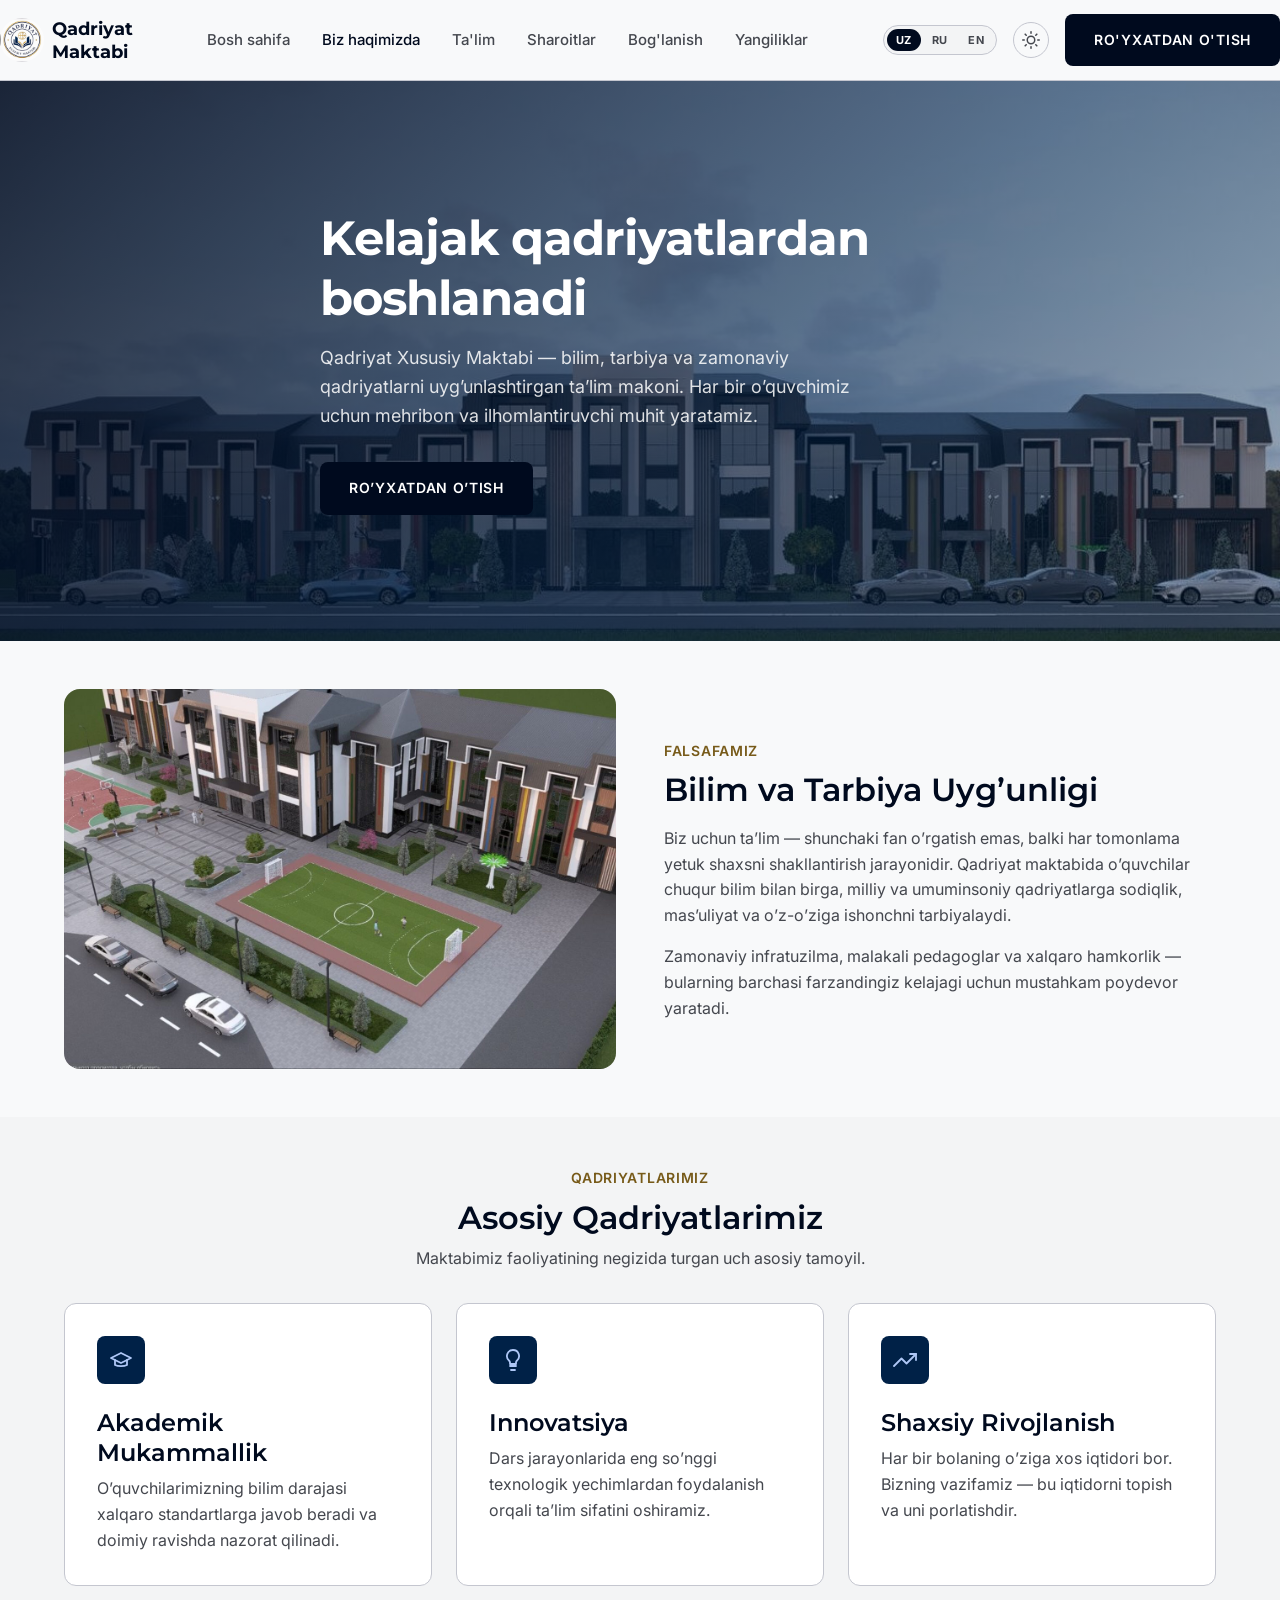
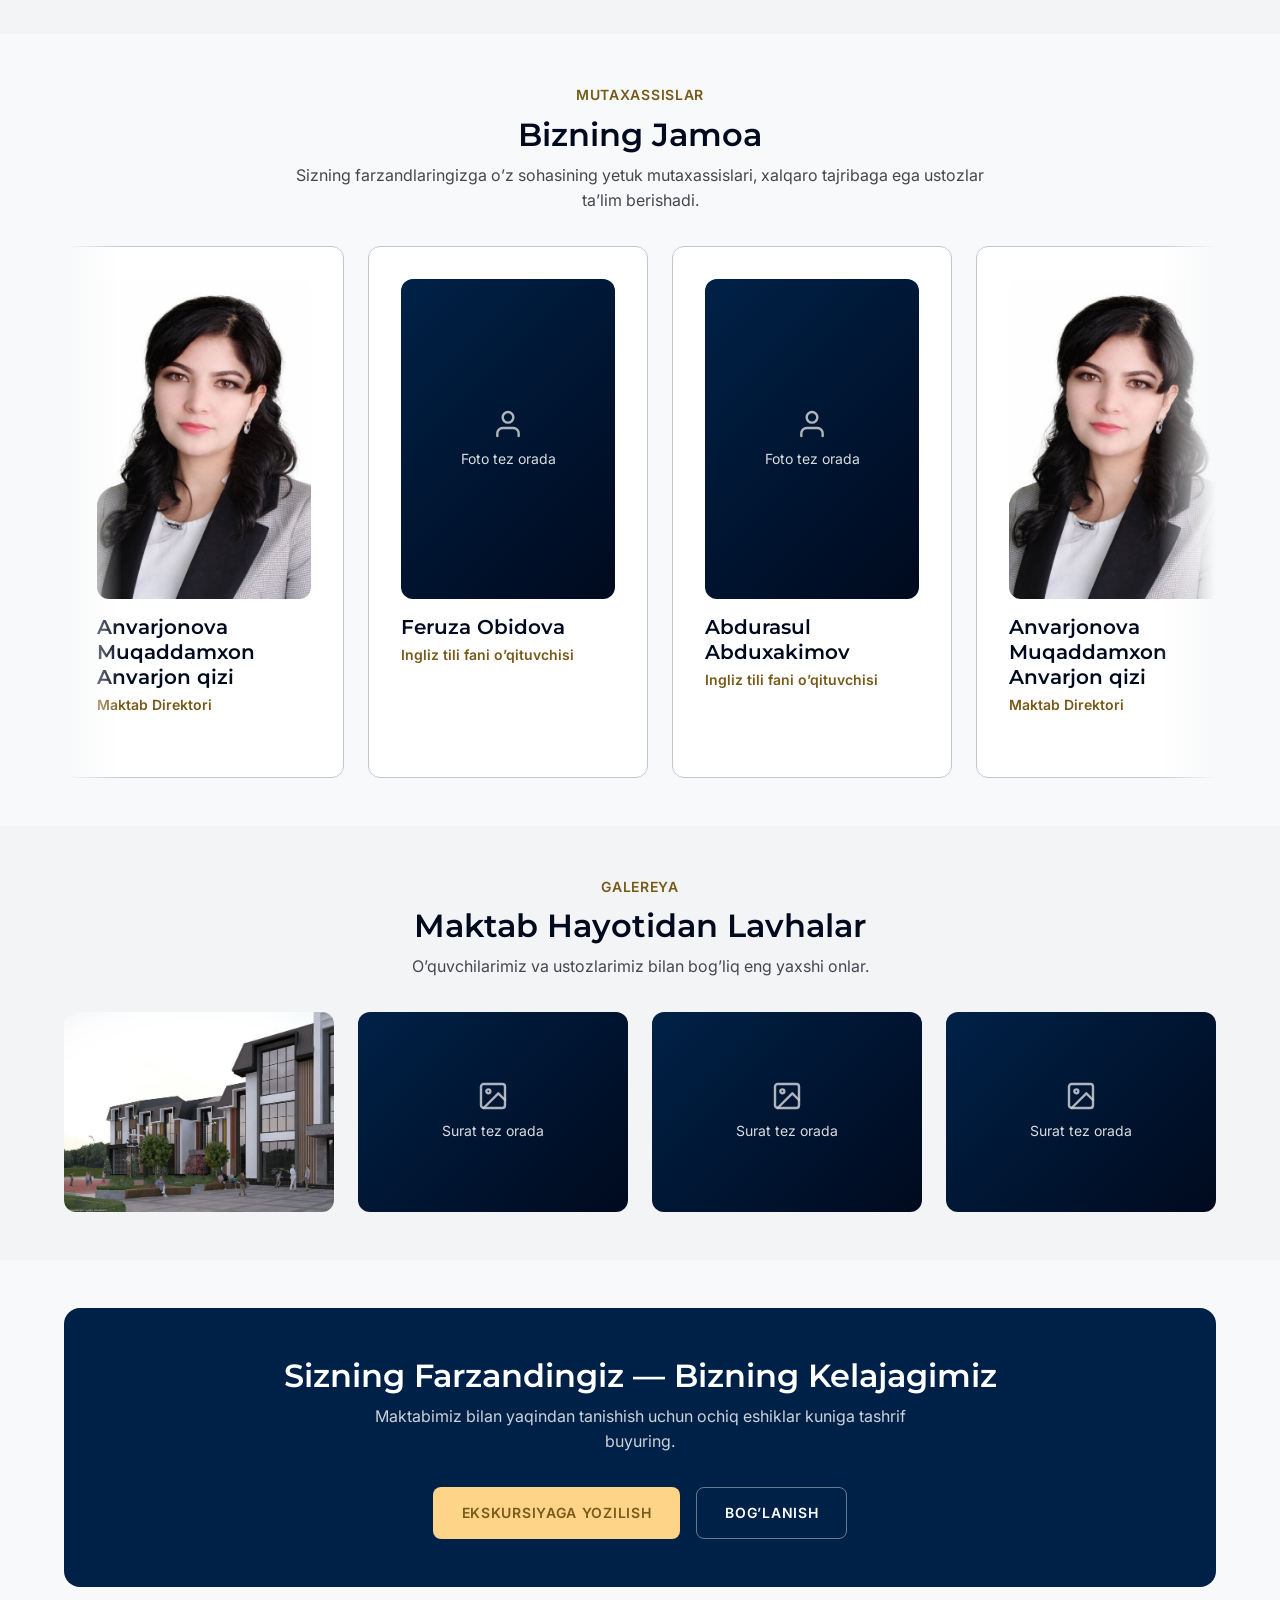
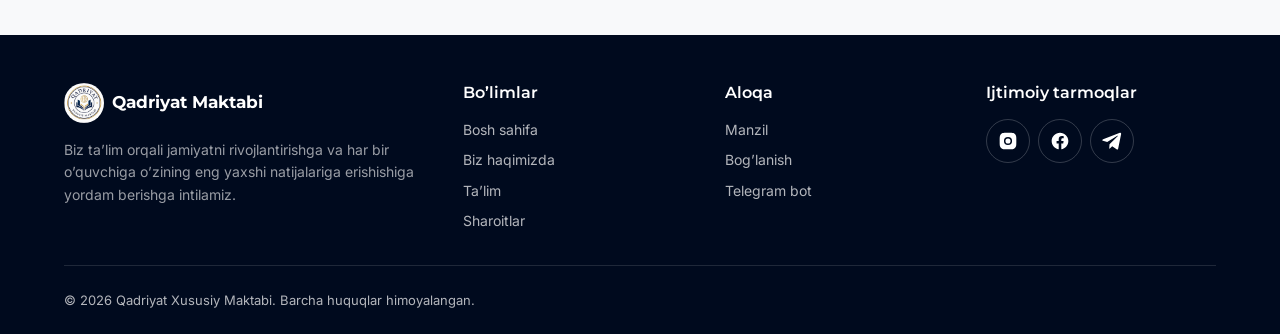
==== commit 274b0896: "Add dark mode, lang switcher (UZ/RU/EN), 404 page, yangiliklar page - Dark mode: CSS variables + tog" ====
--- a/website/biz-haqimizda.html
+++ b/website/biz-haqimizda.html
@@ -18,14 +18,24 @@
         <span>Qadriyat<br>Maktabi</span>
       </a>
       <nav class="nav-links">
-        <a href="index.html">Bosh sahifa</a>
-        <a href="biz-haqimizda.html">Biz haqimizda</a>
-        <a href="talim.html">Ta’lim</a>
-        <a href="sharoitlar.html">Sharoitlar</a>
-        <a href="index.html#contact">Bog’lanish</a>
+        <a href="index.html" data-i18n="nav.home">Bosh sahifa</a>
+        <a href="biz-haqimizda.html" data-i18n="nav.about">Biz haqimizda</a>
+        <a href="talim.html" data-i18n="nav.edu">Ta’lim</a>
+        <a href="sharoitlar.html" data-i18n="nav.facilities">Sharoitlar</a>
+        <a href="index.html#contact" data-i18n="nav.contact">Bog’lanish</a>
+        <a href="yangiliklar.html" data-i18n="nav.news">Yangiliklar</a>
       </nav>
       <div class="nav-actions">
-        <a href="index.html#registration" class="btn btn-primary">Ro’yxatdan o’tish</a>
+        <div class="lang-switcher">
+          <button type="button" class="lang-btn active" data-lang="uz">UZ</button>
+          <button type="button" class="lang-btn" data-lang="ru">RU</button>
+          <button type="button" class="lang-btn" data-lang="en">EN</button>
+        </div>
+        <button type="button" class="dark-toggle" id="dark-toggle" aria-label="Tungi rejim">
+          <svg class="icon-sun" viewBox="0 0 24 24" fill="none" stroke="currentColor" stroke-width="2" stroke-linecap="round" stroke-linejoin="round" width="18" height="18"><circle cx="12" cy="12" r="5"/><line x1="12" y1="1" x2="12" y2="3"/><line x1="12" y1="21" x2="12" y2="23"/><line x1="4.22" y1="4.22" x2="5.64" y2="5.64"/><line x1="18.36" y1="18.36" x2="19.78" y2="19.78"/><line x1="1" y1="12" x2="3" y2="12"/><line x1="21" y1="12" x2="23" y2="12"/><line x1="4.22" y1="19.78" x2="5.64" y2="18.36"/><line x1="18.36" y1="5.64" x2="19.78" y2="4.22"/></svg>
+          <svg class="icon-moon" viewBox="0 0 24 24" fill="none" stroke="currentColor" stroke-width="2" stroke-linecap="round" stroke-linejoin="round" width="18" height="18"><path d="M21 12.79A9 9 0 1 1 11.21 3 7 7 0 0 0 21 12.79z"/></svg>
+        </button>
+        <a href="index.html#registration" class="btn btn-primary" data-i18n="nav.register">Ro’yxatdan o’tish</a>
         <button class="nav-toggle" aria-label="Menyuni ochish">
           <span></span><span></span><span></span>
         </button>
@@ -226,7 +236,7 @@
           <div class="footer-links">
             <a href="https://maps.app.goo.gl/ihZaUE6aaKNv6W9R7" target="_blank" rel="noopener">Manzil</a>
             <a href="index.html#contact">Bog’lanish</a>
-            <a href="https://t.me/qadiryat_school_qabulbot" target="_blank" rel="noopener">Telegram bot</a>
+            <a href="https://t.me/qadriyat_school_qabulbot" target="_blank" rel="noopener">Telegram bot</a>
           </div>
         </div>
         <div>
--- a/website/assets/css/style.css
+++ b/website/assets/css/style.css
@@ -46,6 +46,152 @@
   --container-max: 1280px;
   --shadow-ambient: 0 12px 32px rgba(0, 33, 71, 0.08);
 }
+
+/* ===== Dark mode ===== */
+[data-theme="dark"] {
+  --color-background:               #0f1117;
+  --color-on-background:            #dde3ea;
+  --color-surface:                  #1a1d24;
+  --color-surface-container-lowest: #1f232c;
+  --color-surface-container-low:    #252a34;
+  --color-surface-container:        #2c323e;
+  --color-surface-container-high:   #343c49;
+  --color-on-surface:               #dde3ea;
+  --color-on-surface-variant:       #9ba8b4;
+  --color-outline:                  #6b7785;
+  --color-outline-variant:          #3d4754;
+  --color-primary:                  #000a1e;
+  --color-primary-container:        #002147;
+  --shadow-ambient: 0 12px 32px rgba(0, 0, 0, 0.4);
+}
+
+[data-theme="dark"] h1,
+[data-theme="dark"] h2,
+[data-theme="dark"] h3,
+[data-theme="dark"] h4 {
+  color: #dde3ea;
+}
+
+[data-theme="dark"] .site-header {
+  background: #1a1d24;
+  border-color: #3d4754;
+}
+
+[data-theme="dark"] .nav-links a {
+  color: #9ba8b4;
+}
+
+[data-theme="dark"] .nav-links a:hover,
+[data-theme="dark"] .nav-links a.active {
+  color: #dde3ea;
+}
+
+[data-theme="dark"] .section-alt {
+  background: #252a34;
+}
+
+[data-theme="dark"] .card {
+  background: #1f232c;
+  border-color: #3d4754;
+}
+
+[data-theme="dark"] .site-footer {
+  background: #0d1117;
+}
+
+[data-theme="dark"] .faq-item {
+  background: #1f232c;
+  border-color: #3d4754;
+}
+
+[data-theme="dark"] .faq-question {
+  color: #dde3ea;
+}
+
+[data-theme="dark"] .reg-section {
+  background: #252a34;
+}
+
+[data-theme="dark"] .reg-card {
+  background: #1f232c;
+}
+
+[data-theme="dark"] .field input,
+[data-theme="dark"] .field select {
+  background: #252a34;
+  border-color: #3d4754;
+  color: #dde3ea;
+}
+
+[data-theme="dark"] .field label {
+  color: #dde3ea;
+}
+
+[data-theme="dark"] .review-card {
+  background: #1f232c;
+  border-color: #3d4754;
+}
+
+/* Lang switcher */
+.lang-switcher {
+  display: flex;
+  gap: 2px;
+  background: var(--color-surface-container-low);
+  border: 1px solid var(--color-outline-variant);
+  border-radius: var(--radius-full);
+  padding: 3px;
+}
+
+.lang-btn {
+  background: none;
+  border: none;
+  cursor: pointer;
+  font-family: var(--font-body);
+  font-size: 11px;
+  font-weight: 700;
+  letter-spacing: 0.05em;
+  color: var(--color-on-surface-variant);
+  padding: 4px 9px;
+  border-radius: var(--radius-full);
+  transition: background 0.18s ease, color 0.18s ease;
+}
+
+.lang-btn.active,
+.lang-btn:hover {
+  background: var(--color-primary);
+  color: #fff;
+}
+
+@media (max-width: 900px) {
+  .lang-switcher { display: none; }
+}
+
+/* Dark mode toggle button */
+.dark-toggle {
+  width: 36px;
+  height: 36px;
+  border-radius: var(--radius-full);
+  border: 1px solid var(--color-outline-variant);
+  background: none;
+  cursor: pointer;
+  display: flex;
+  align-items: center;
+  justify-content: center;
+  color: var(--color-on-surface-variant);
+  transition: background 0.2s ease, color 0.2s ease, border-color 0.2s ease;
+  flex-shrink: 0;
+}
+
+.dark-toggle:hover {
+  background: var(--color-surface-container);
+  color: var(--color-on-surface);
+}
+
+.dark-toggle .icon-sun { display: block; }
+.dark-toggle .icon-moon { display: none; }
+
+[data-theme="dark"] .dark-toggle .icon-sun { display: none; }
+[data-theme="dark"] .dark-toggle .icon-moon { display: block; }
 
 /* ===== Reset / base ===== */
 * {
@@ -1031,6 +1177,349 @@
   font-size: 14px;
 }
 
+/* ===== Discount cards (panel-gold) ===== */
+.discount-label {
+  font-size: 11px;
+  font-weight: 700;
+  letter-spacing: 0.12em;
+  text-transform: uppercase;
+  color: rgba(255, 255, 255, 0.55);
+  margin-bottom: var(--space-sm);
+}
+
+.discount-cards {
+  display: flex;
+  flex-direction: column;
+  gap: 8px;
+  margin-bottom: var(--space-lg);
+}
+
+.discount-card {
+  display: flex;
+  align-items: flex-start;
+  gap: var(--space-md);
+  background: rgba(255, 255, 255, 0.1);
+  border: 1px solid rgba(255, 255, 255, 0.18);
+  border-radius: var(--radius-md);
+  padding: 14px var(--space-md);
+  transition: background 0.22s ease, transform 0.22s ease, border-color 0.22s ease;
+  cursor: default;
+}
+
+.discount-card:hover {
+  background: rgba(255, 255, 255, 0.2);
+  border-color: rgba(255, 255, 255, 0.35);
+  transform: translateX(6px);
+}
+
+.discount-num {
+  flex-shrink: 0;
+  width: 34px;
+  height: 34px;
+  border-radius: var(--radius-full);
+  background: rgba(255, 255, 255, 0.22);
+  display: flex;
+  align-items: center;
+  justify-content: center;
+  font-family: var(--font-heading);
+  font-weight: 700;
+  font-size: 13px;
+  color: #fff;
+  letter-spacing: 0.02em;
+}
+
+.discount-card > div strong {
+  display: block;
+  color: #fff;
+  font-size: 14px;
+  font-weight: 700;
+  line-height: 1.3;
+  margin-bottom: 3px;
+}
+
+.discount-card > div p {
+  color: rgba(255, 255, 255, 0.75);
+  font-size: 12px;
+  line-height: 1.5;
+  margin: 0;
+}
+
+/* ===== Reviews (ota-onalar sharhlari) ===== */
+.reviews-grid {
+  display: grid;
+  grid-template-columns: repeat(3, 1fr);
+  gap: var(--gutter);
+}
+
+@media (max-width: 1024px) {
+  .reviews-grid { grid-template-columns: repeat(2, 1fr); }
+}
+
+@media (max-width: 640px) {
+  .reviews-grid { grid-template-columns: 1fr; }
+}
+
+.review-card {
+  background: var(--color-surface-container-lowest);
+  border: 1px solid var(--color-outline-variant);
+  border-radius: var(--radius-md);
+  padding: var(--space-xl);
+  display: flex;
+  flex-direction: column;
+  gap: var(--space-md);
+  transition: box-shadow 0.25s ease, transform 0.25s ease;
+}
+
+.review-card:hover {
+  box-shadow: 0 12px 32px rgba(0, 33, 71, 0.1);
+  transform: translateY(-4px);
+}
+
+.stars {
+  color: #f59e0b;
+  font-size: 18px;
+  letter-spacing: 2px;
+}
+
+.review-text {
+  font-size: 15px;
+  line-height: 1.7;
+  color: var(--color-on-surface-variant);
+  flex: 1;
+  font-style: italic;
+}
+
+.reviewer {
+  display: flex;
+  align-items: center;
+  gap: var(--space-md);
+  margin-top: auto;
+  padding-top: var(--space-md);
+  border-top: 1px solid var(--color-outline-variant);
+}
+
+.reviewer-avatar {
+  width: 44px;
+  height: 44px;
+  border-radius: var(--radius-full);
+  background: var(--color-primary-container);
+  color: var(--color-on-primary-container);
+  display: flex;
+  align-items: center;
+  justify-content: center;
+  font-family: var(--font-heading);
+  font-weight: 700;
+  font-size: 16px;
+  flex-shrink: 0;
+}
+
+.reviewer strong {
+  display: block;
+  font-size: 14px;
+  font-weight: 700;
+  color: var(--color-on-surface);
+}
+
+.reviewer span {
+  font-size: 12px;
+  color: var(--color-on-surface-variant);
+}
+
+/* ===== FAQ accordion ===== */
+.faq-list {
+  max-width: 800px;
+  margin: 0 auto;
+  display: flex;
+  flex-direction: column;
+  gap: var(--space-sm);
+}
+
+.faq-item {
+  background: var(--color-surface-container-lowest);
+  border: 1px solid var(--color-outline-variant);
+  border-radius: var(--radius-md);
+  overflow: hidden;
+  transition: box-shadow 0.2s ease;
+}
+
+.faq-item.open {
+  box-shadow: 0 4px 16px rgba(0, 33, 71, 0.08);
+  border-color: var(--color-primary-container);
+}
+
+.faq-question {
+  width: 100%;
+  display: flex;
+  align-items: center;
+  justify-content: space-between;
+  gap: var(--space-md);
+  padding: var(--space-lg) var(--space-xl);
+  background: none;
+  border: none;
+  cursor: pointer;
+  font-family: var(--font-body);
+  font-size: 16px;
+  font-weight: 600;
+  color: var(--color-on-surface);
+  text-align: left;
+  transition: color 0.15s ease;
+}
+
+.faq-question:hover {
+  color: var(--color-primary);
+}
+
+.faq-item.open .faq-question {
+  color: var(--color-primary);
+}
+
+.faq-chevron {
+  width: 20px;
+  height: 20px;
+  flex-shrink: 0;
+  transition: transform 0.3s cubic-bezier(0.22, 1, 0.36, 1);
+  color: var(--color-on-surface-variant);
+}
+
+.faq-item.open .faq-chevron {
+  transform: rotate(180deg);
+  color: var(--color-primary);
+}
+
+.faq-answer {
+  max-height: 0;
+  overflow: hidden;
+  transition: max-height 0.35s cubic-bezier(0.22, 1, 0.36, 1),
+              padding 0.35s ease;
+  padding: 0 var(--space-xl);
+}
+
+.faq-item.open .faq-answer {
+  max-height: 300px;
+  padding: 0 var(--space-xl) var(--space-lg);
+}
+
+.faq-answer p {
+  font-size: 15px;
+  line-height: 1.7;
+  color: var(--color-on-surface-variant);
+}
+
+.faq-answer strong {
+  color: var(--color-on-surface);
+}
+
+.faq-link {
+  color: var(--color-primary);
+  font-weight: 600;
+  text-decoration: underline;
+  text-underline-offset: 3px;
+}
+
+/* ===== Stats section ===== */
+.stats-section {
+  background: linear-gradient(120deg, #000a1e 0%, #002147 55%, #003366 100%);
+  padding: var(--space-xxl) 0;
+}
+
+.stats-grid {
+  display: grid;
+  grid-template-columns: repeat(3, 1fr);
+  gap: var(--gutter);
+  text-align: center;
+}
+
+.stat-number {
+  font-family: var(--font-heading);
+  font-size: 72px;
+  font-weight: 700;
+  line-height: 1;
+  background: linear-gradient(135deg, #fed488, #f5c040);
+  -webkit-background-clip: text;
+  -webkit-text-fill-color: transparent;
+  background-clip: text;
+}
+
+.stat-label {
+  font-size: 12px;
+  font-weight: 700;
+  letter-spacing: 0.12em;
+  text-transform: uppercase;
+  color: rgba(255, 255, 255, 0.6);
+  margin-top: var(--space-sm);
+}
+
+@media (max-width: 640px) {
+  .stat-number { font-size: 48px; }
+  .stats-grid { gap: var(--space-xl); }
+}
+
+/* ===== Floating buttons ===== */
+.float-buttons {
+  position: fixed;
+  right: 24px;
+  bottom: 24px;
+  display: flex;
+  flex-direction: column;
+  gap: 12px;
+  z-index: 999;
+}
+
+.float-btn {
+  width: 52px;
+  height: 52px;
+  border-radius: var(--radius-full);
+  display: flex;
+  align-items: center;
+  justify-content: center;
+  border: none;
+  cursor: pointer;
+  transition: transform 0.3s cubic-bezier(0.34, 1.56, 0.64, 1),
+              box-shadow 0.3s ease;
+  box-shadow: 0 4px 20px rgba(0, 0, 0, 0.25);
+  text-decoration: none;
+}
+
+.float-btn:hover {
+  transform: scale(1.15) translateY(-3px);
+  box-shadow: 0 8px 28px rgba(0, 0, 0, 0.3);
+}
+
+.float-btn svg {
+  width: 22px;
+  height: 22px;
+}
+
+.float-telegram {
+  background: #229ED9;
+  color: #fff;
+  animation: float-pulse 3s ease-in-out infinite;
+}
+
+.float-top {
+  background: var(--color-primary-container);
+  color: #fff;
+  opacity: 0;
+  pointer-events: none;
+  transition: opacity 0.3s ease, transform 0.3s cubic-bezier(0.34, 1.56, 0.64, 1),
+              box-shadow 0.3s ease;
+}
+
+.float-top.visible {
+  opacity: 1;
+  pointer-events: auto;
+}
+
+@keyframes float-pulse {
+  0%, 100% { box-shadow: 0 4px 20px rgba(34, 158, 217, 0.4); }
+  50% { box-shadow: 0 4px 32px rgba(34, 158, 217, 0.7); }
+}
+
+@media (max-width: 640px) {
+  .float-buttons { right: 16px; bottom: 16px; }
+  .float-btn { width: 46px; height: 46px; }
+}
+
 /* ===== Scroll reveal ===== */
 .reveal {
   opacity: 0;
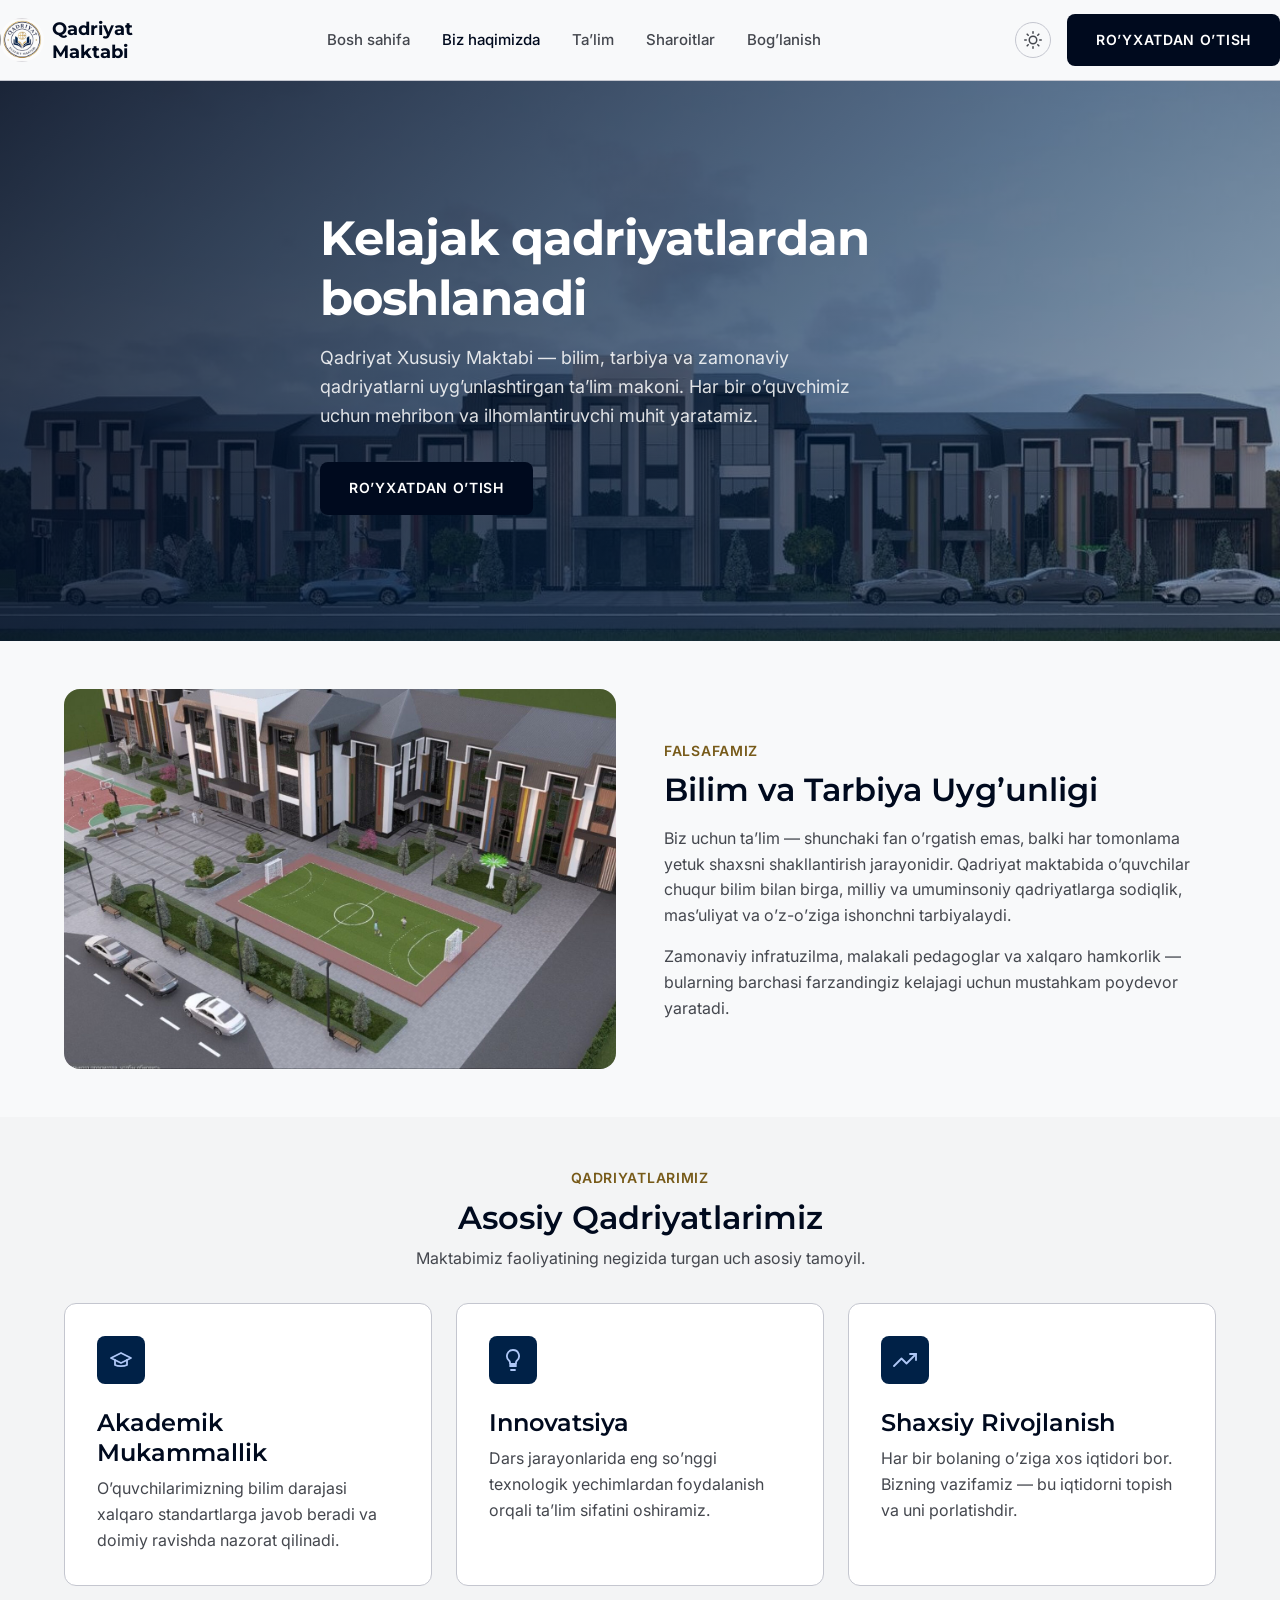
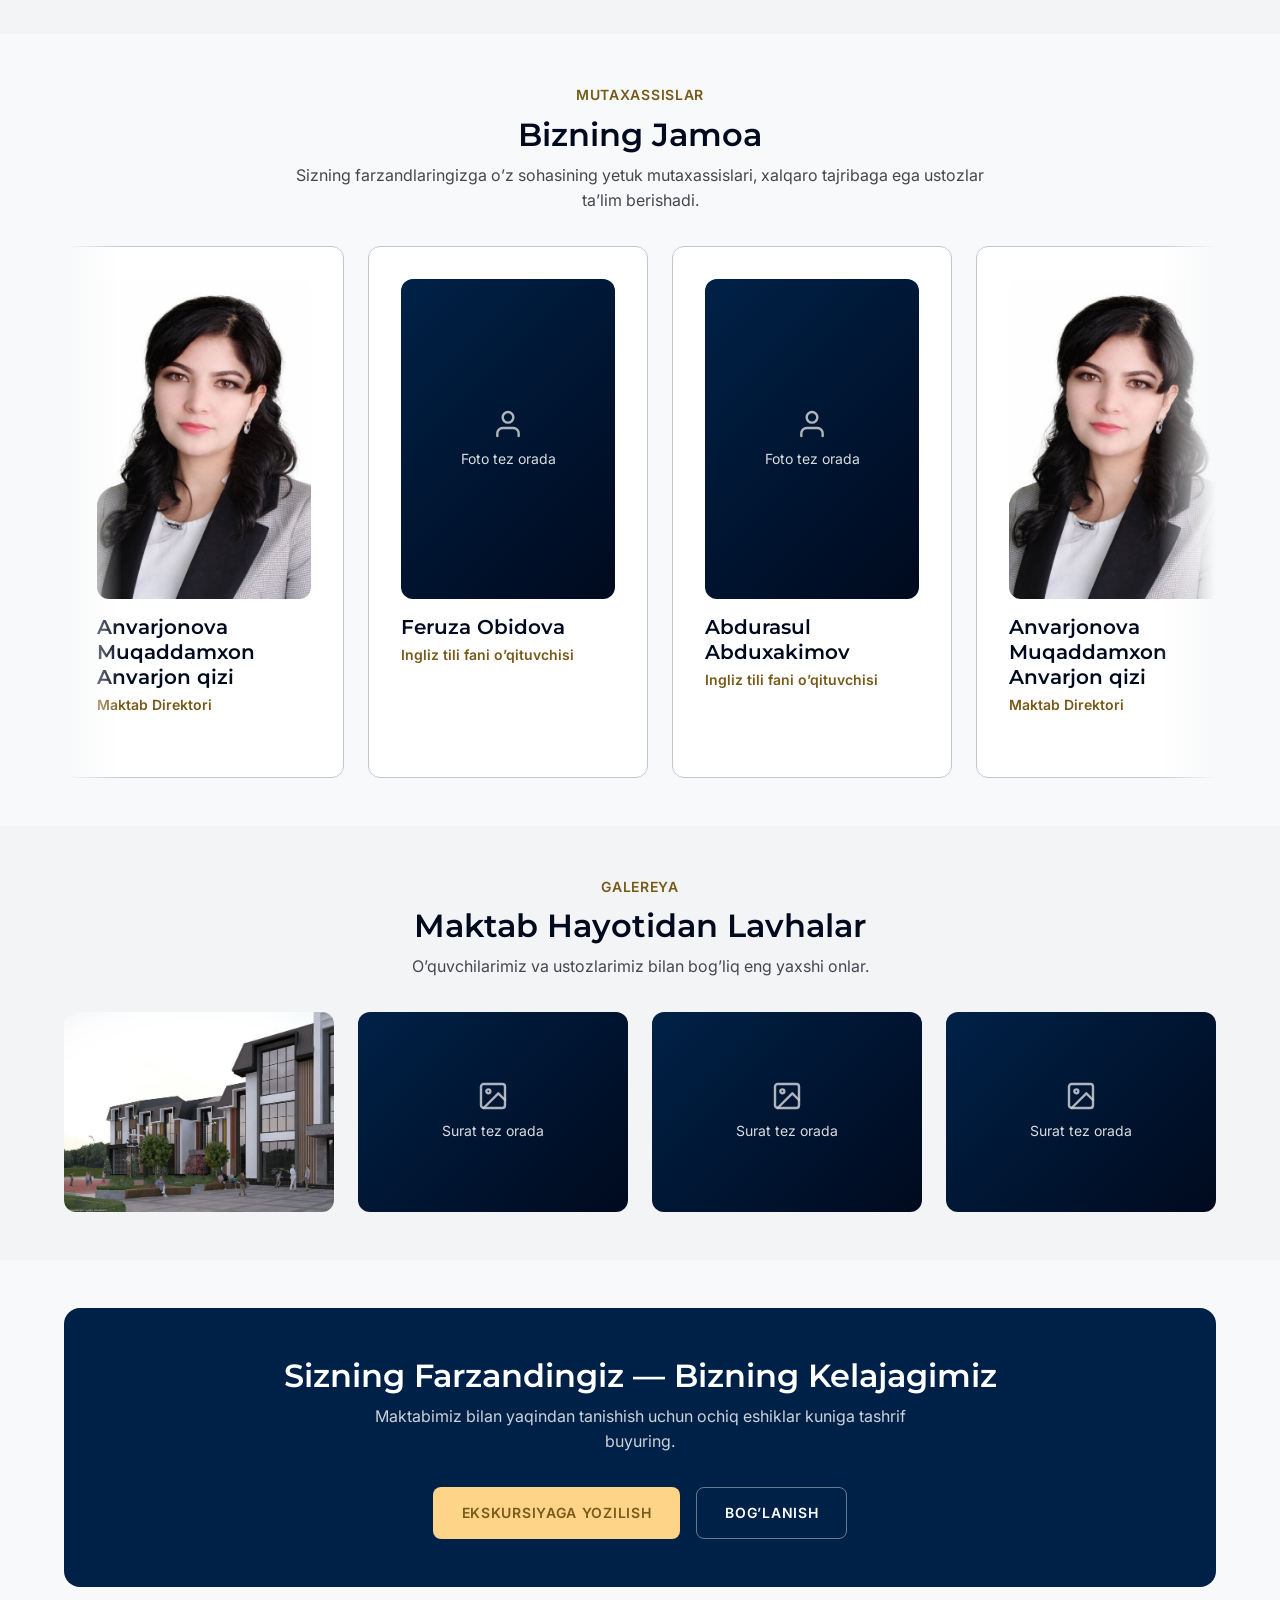
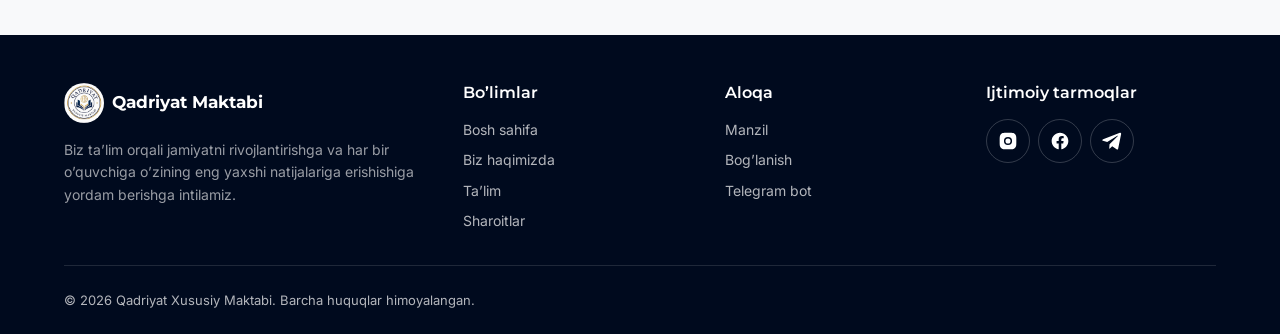
==== commit 053eea09: "Remove lang switcher and yangiliklar from nav - Removed UZ/RU/EN lang switcher from all HTML pages -" ====
--- a/website/biz-haqimizda.html
+++ b/website/biz-haqimizda.html
@@ -18,24 +18,18 @@
         <span>Qadriyat<br>Maktabi</span>
       </a>
       <nav class="nav-links">
-        <a href="index.html" data-i18n="nav.home">Bosh sahifa</a>
-        <a href="biz-haqimizda.html" data-i18n="nav.about">Biz haqimizda</a>
-        <a href="talim.html" data-i18n="nav.edu">Ta’lim</a>
-        <a href="sharoitlar.html" data-i18n="nav.facilities">Sharoitlar</a>
-        <a href="index.html#contact" data-i18n="nav.contact">Bog’lanish</a>
-        <a href="yangiliklar.html" data-i18n="nav.news">Yangiliklar</a>
+        <a href="index.html">Bosh sahifa</a>
+        <a href="biz-haqimizda.html">Biz haqimizda</a>
+        <a href="talim.html">Ta’lim</a>
+        <a href="sharoitlar.html">Sharoitlar</a>
+        <a href="index.html#contact">Bog’lanish</a>
       </nav>
       <div class="nav-actions">
-        <div class="lang-switcher">
-          <button type="button" class="lang-btn active" data-lang="uz">UZ</button>
-          <button type="button" class="lang-btn" data-lang="ru">RU</button>
-          <button type="button" class="lang-btn" data-lang="en">EN</button>
-        </div>
         <button type="button" class="dark-toggle" id="dark-toggle" aria-label="Tungi rejim">
           <svg class="icon-sun" viewBox="0 0 24 24" fill="none" stroke="currentColor" stroke-width="2" stroke-linecap="round" stroke-linejoin="round" width="18" height="18"><circle cx="12" cy="12" r="5"/><line x1="12" y1="1" x2="12" y2="3"/><line x1="12" y1="21" x2="12" y2="23"/><line x1="4.22" y1="4.22" x2="5.64" y2="5.64"/><line x1="18.36" y1="18.36" x2="19.78" y2="19.78"/><line x1="1" y1="12" x2="3" y2="12"/><line x1="21" y1="12" x2="23" y2="12"/><line x1="4.22" y1="19.78" x2="5.64" y2="18.36"/><line x1="18.36" y1="5.64" x2="19.78" y2="4.22"/></svg>
           <svg class="icon-moon" viewBox="0 0 24 24" fill="none" stroke="currentColor" stroke-width="2" stroke-linecap="round" stroke-linejoin="round" width="18" height="18"><path d="M21 12.79A9 9 0 1 1 11.21 3 7 7 0 0 0 21 12.79z"/></svg>
         </button>
-        <a href="index.html#registration" class="btn btn-primary" data-i18n="nav.register">Ro’yxatdan o’tish</a>
+        <a href="index.html#registration" class="btn btn-primary">Ro’yxatdan o’tish</a>
         <button class="nav-toggle" aria-label="Menyuni ochish">
           <span></span><span></span><span></span>
         </button>
--- a/website/assets/css/style.css
+++ b/website/assets/css/style.css
@@ -95,6 +95,10 @@
   border-color: #3d4754;
 }
 
+[data-theme="dark"] .nav-brand span {
+  color: #dde3ea;
+}
+
 [data-theme="dark"] .site-footer {
   background: #0d1117;
 }
@@ -1454,6 +1458,56 @@
   .stats-grid { gap: var(--space-xl); }
 }
 
+/* ===== Yangiliklar (Telegram steps) ===== */
+.tg-steps {
+  display: flex;
+  flex-direction: column;
+  gap: var(--space-md);
+  margin-top: var(--space-xl);
+}
+
+.tg-step {
+  display: flex;
+  align-items: flex-start;
+  gap: var(--space-lg);
+  background: var(--color-surface-container-low);
+  border: 1px solid var(--color-outline-variant);
+  border-radius: var(--radius-md);
+  padding: var(--space-lg);
+}
+
+.tg-step-num {
+  flex-shrink: 0;
+  width: 40px;
+  height: 40px;
+  border-radius: var(--radius-full);
+  background: #229ED9;
+  color: #fff;
+  font-family: var(--font-heading);
+  font-weight: 700;
+  font-size: 18px;
+  display: flex;
+  align-items: center;
+  justify-content: center;
+}
+
+.tg-step strong {
+  display: block;
+  font-size: 15px;
+  color: var(--color-on-surface);
+  margin-bottom: 4px;
+}
+
+.tg-step p {
+  font-size: 14px;
+  margin: 0;
+}
+
+.tg-open-btn {
+  margin-top: var(--space-lg);
+  justify-content: center;
+}
+
 /* ===== Floating buttons ===== */
 .float-buttons {
   position: fixed;
